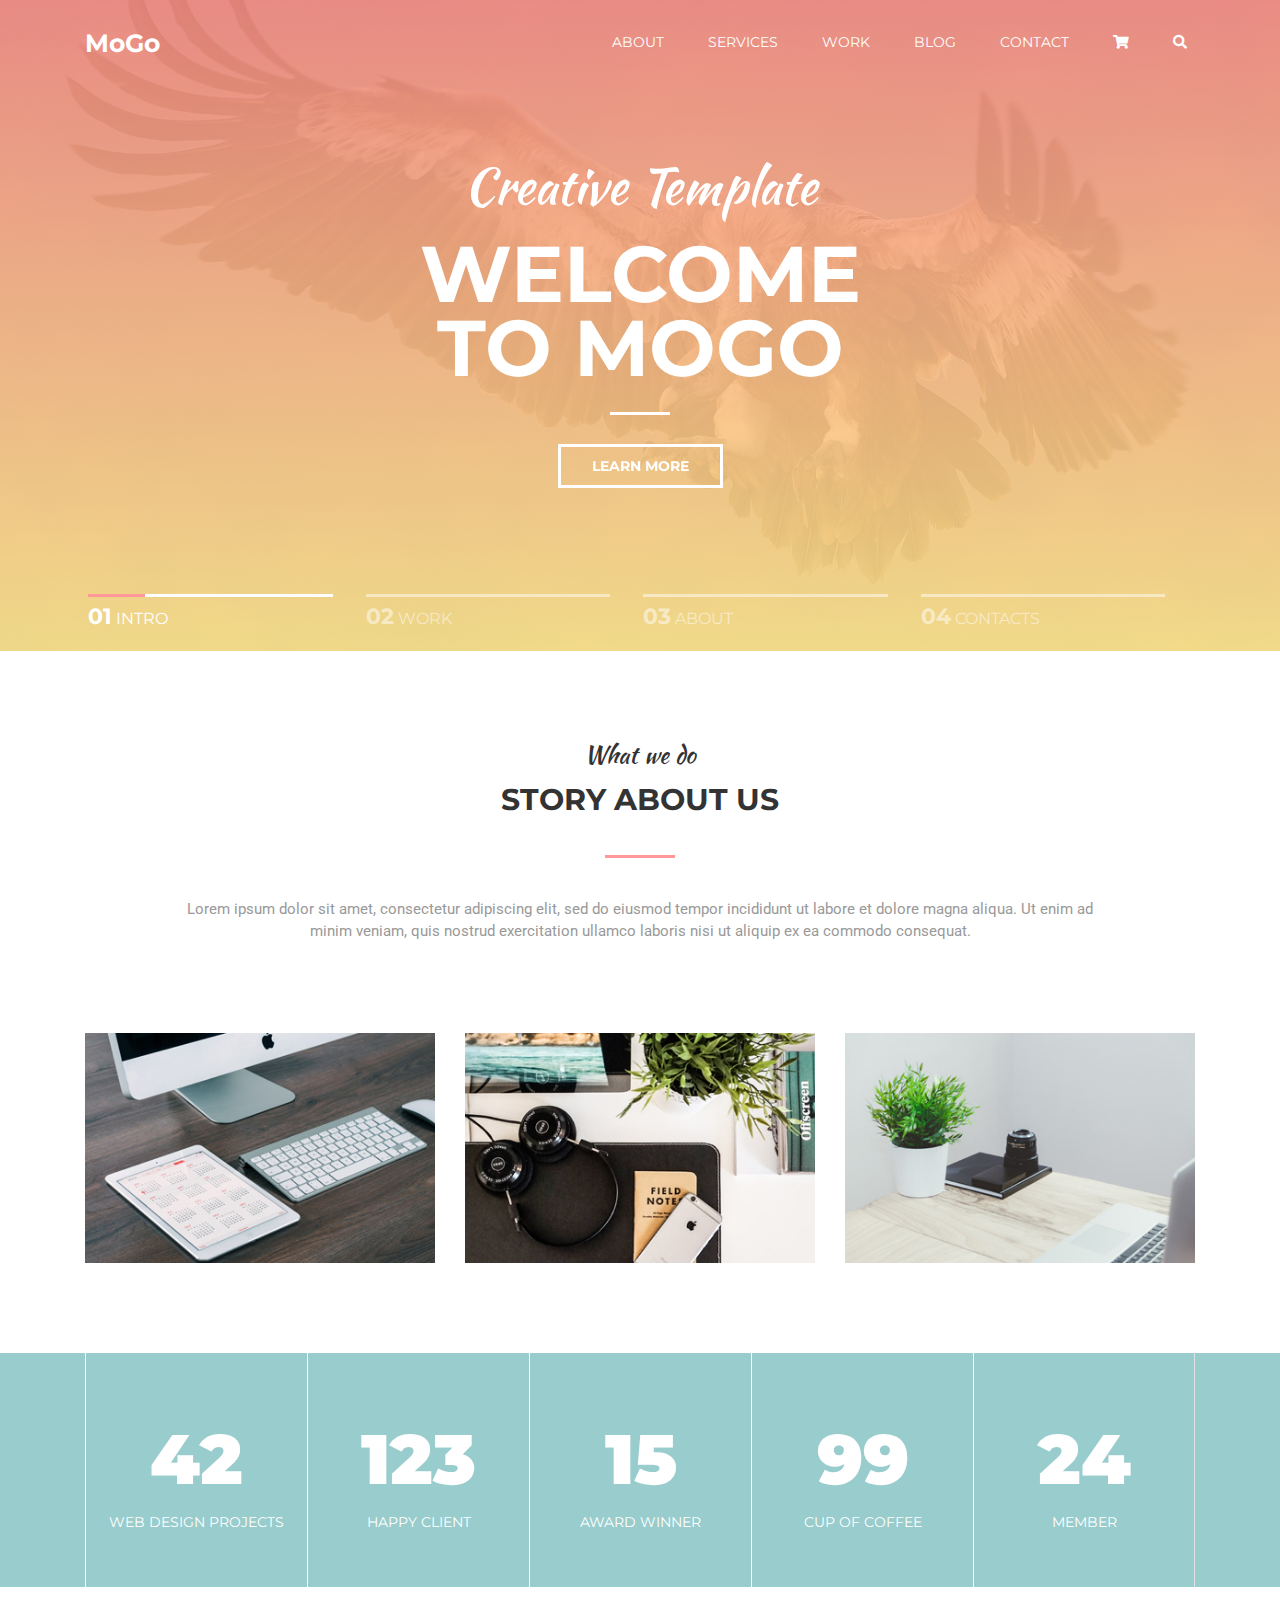
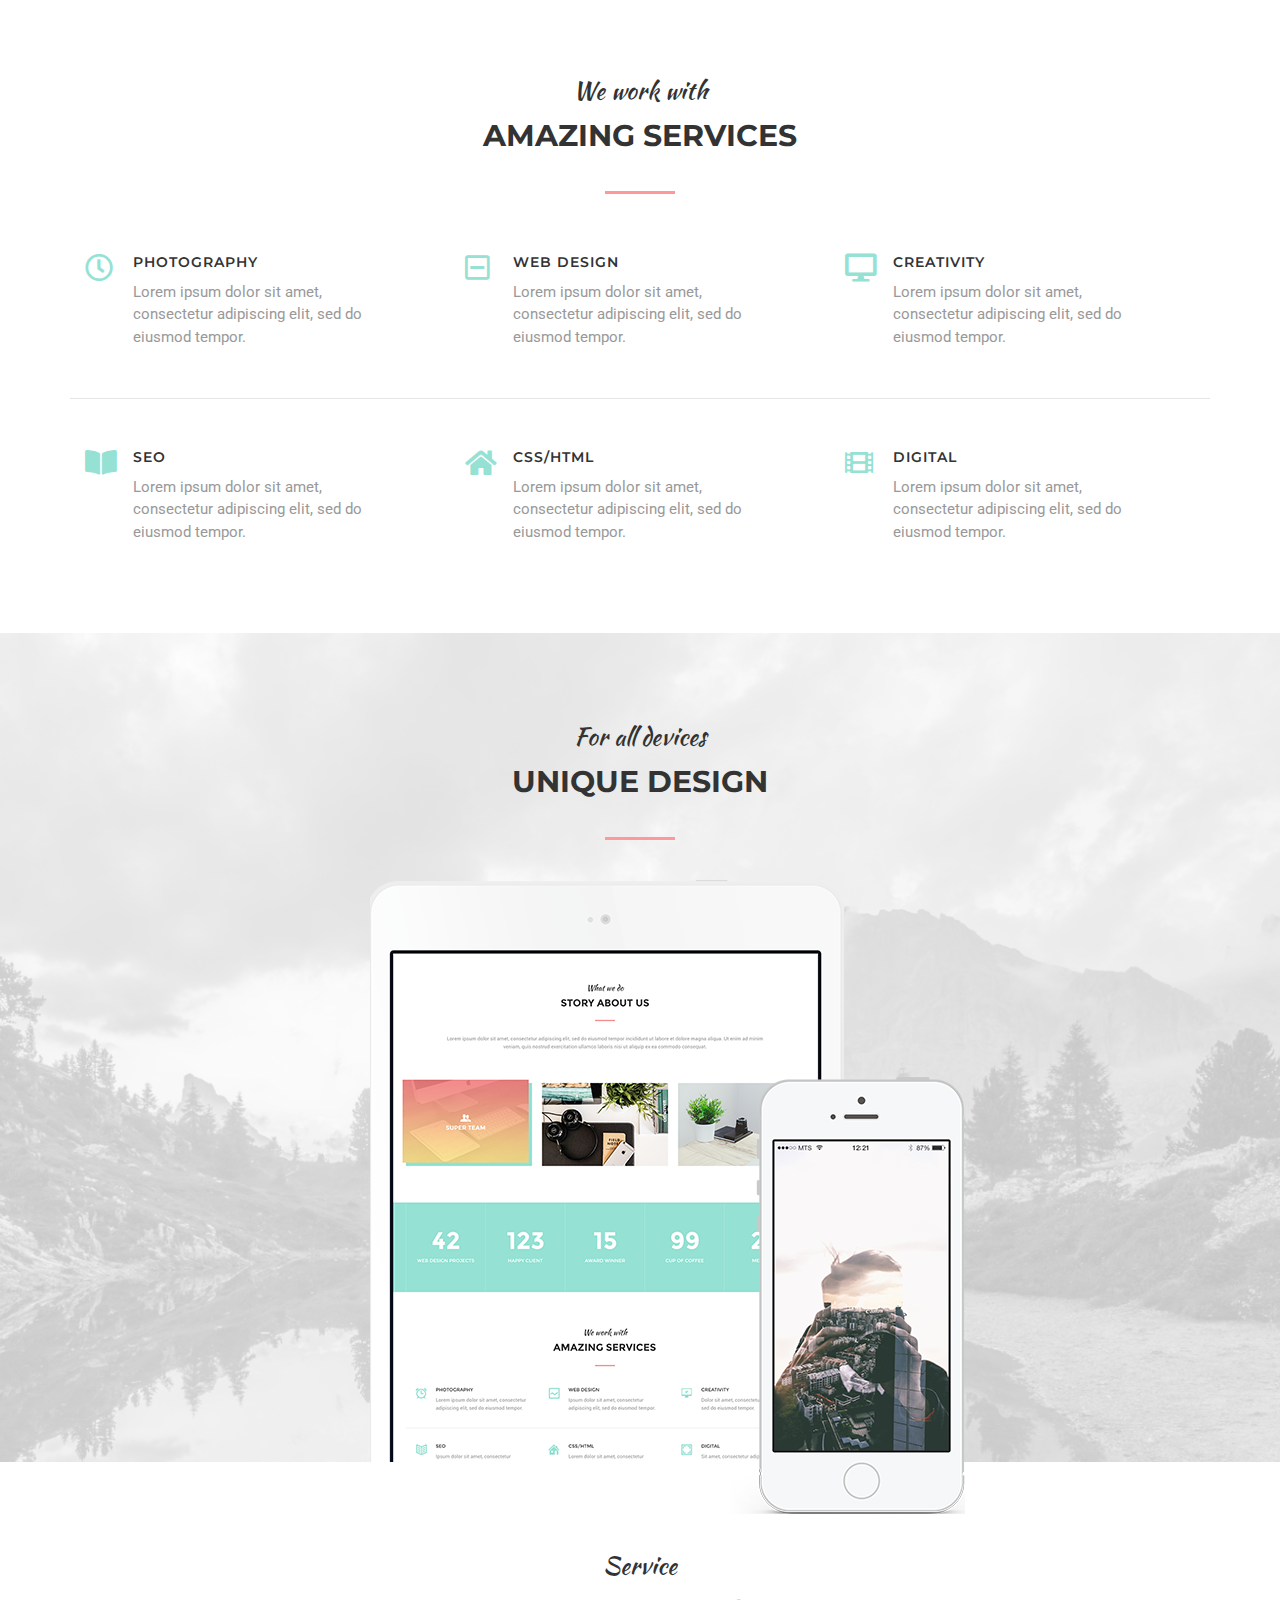
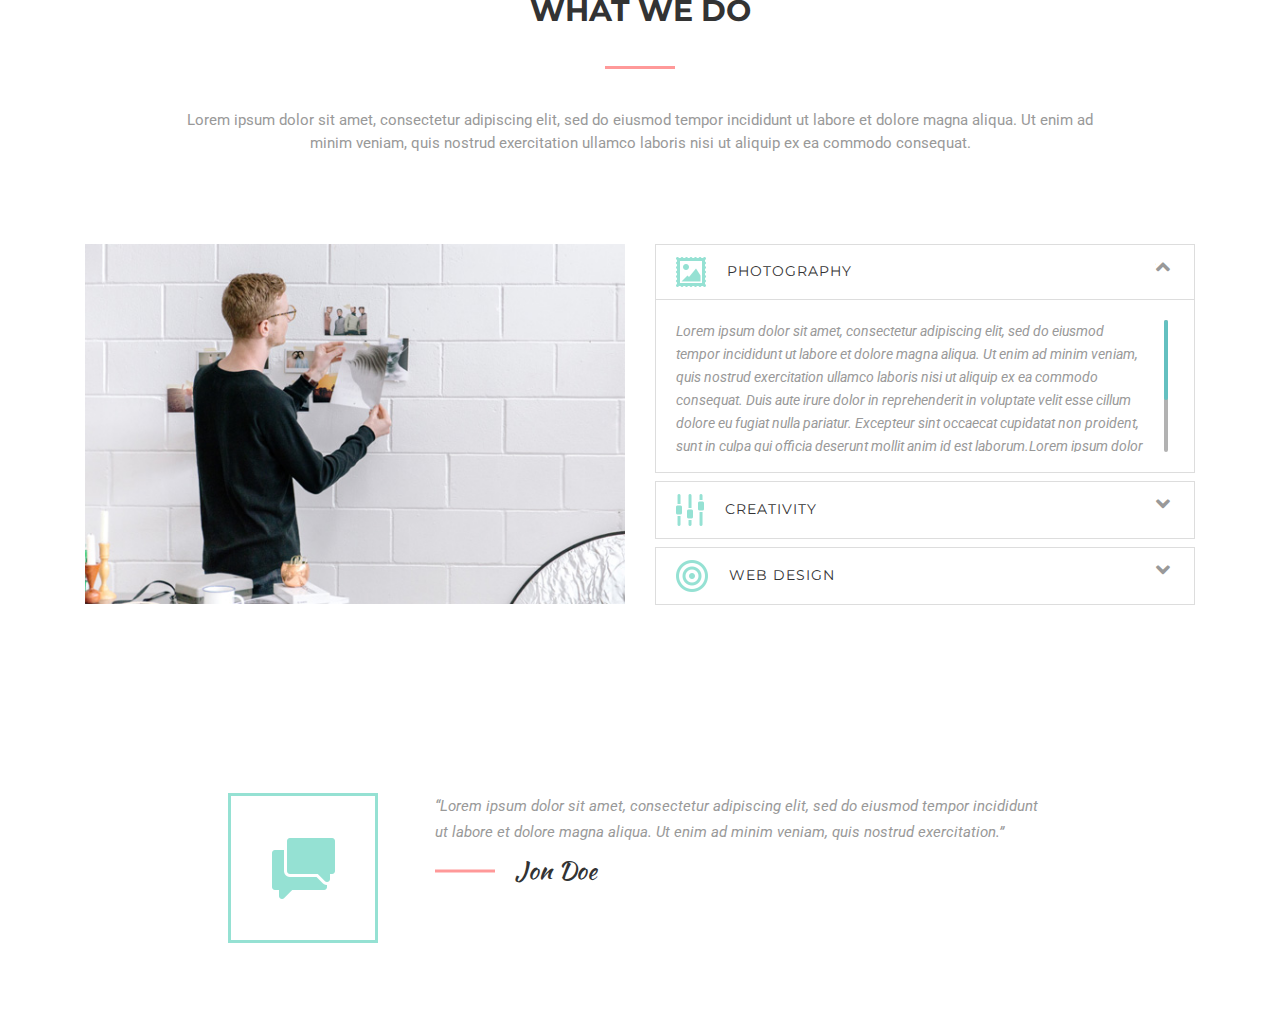
==== index.html @ 832b6def "first commit" ====
<!DOCTYPE html>
<html lang="en" class="no-js">
    <head>
        <meta charset="UTF-8">
        <meta name="viewport" content="width=device-width, initial-scale=1.0">
        <meta http-equiv="X-UA-Compatible" content="IE=EmulateIE9">
        <title>MoGo</title>
        <!-- fonts awesome css -->
        <link rel="stylesheet" href="assets/css/all.min.css">
        <!-- google fonts -->
        <link href="https://fonts.googleapis.com/css2?family=Montserrat:ital,wght@0,400;0,500;0,600;0,700;0,800;1,400&family=Roboto:ital,wght@0,400;0,500;0,700;1,400&display=swap" rel="stylesheet"> 
        <!-- animate css -->
        <link rel="stylesheet" href="assets/css/animate.min.css">
        <!-- text rotator css-->
        <link rel="stylesheet" href="assets/css/jquery.animatedheadline.css">
        <!-- magnific popup css-->
        <link rel="stylesheet" href="assets/css/magnific-popup.css">
        <!-- nivo slider css-->
        <link rel="stylesheet" href="assets/css/nivo-slider.css">
        <!-- prety photo css -->
        <link rel="stylesheet" href="assets/css/prettyPhoto.css">
        <!-- unslider -->
        <link rel="stylesheet" href="assets/css/unslider.css">
        <link rel="stylesheet" href="assets/css/unslider-dots.css">
        <!-- custom scrollbar -->
        <link rel="stylesheet" href="assets/css/jquery.mCustomScrollbar.min.css">
        <!-- carousel css -->
        <link rel="stylesheet" href="assets/css/owl.carousel.min.css">
        <link rel="stylesheet" href="assets/css/owl.theme.default.min.css">
        <!-- bootstrap css -->
        <link rel="stylesheet" href="assets/css/bootstrap.min.css">
        <!-- normaliz css -->
        <link rel="stylesheet" href="assets/css/normalize.css">
        <!-- main css -->
        <link rel="stylesheet" href="assets/css/style.css">
        <!-- responsive css -->
        <link rel="stylesheet" href="assets/css/responsive.css">
    </head>
    <body>
         <!--[if IE]>
            This content is ignored in Internet Explorer 10 and other browsers.
            In older versions of Internet Explorer, it renders as part of the page.
        <![endif]-->
            
        <!-- ================== START HEADER SECTION=================== -->
        <header class="header-section">
            <div class="header-inner">
                <!-- navbar -->
                <nav class="navbar navbar-dark navbar-expand-lg">
                    <div class="container">
                        <!-- logo -->
                        <a class="navbar-brand" href="index.html">MoGo</a>
                        <!-- responsive toggle button -->
                        <button class="navbar-toggler navbar-toggler-right" data-toggle="collapse" data-target="#myNav">
                            <span class="navbar-toggler-icon"></span>
                        </button>
                        <!-- menu item -->
                        <div class="collapse navbar-collapse" id="myNav">
                            <ul class="navbar-nav ml-auto">
                                <li class="nav-item"><a class="nav-link" href="#about">About</a></li>
                                <li class="nav-item"><a class="nav-link" href="#services">Services</a></li>
                                <li class="nav-item"><a class="nav-link" href="#work">Work</a></li>
                                <li class="nav-item"><a class="nav-link" href="#blog">Blog</a></li>
                                <li class="nav-item"><a class="nav-link" href="#contact">Contact</a></li>
                                <li class="nav-item"><a class="nav-link" href="#"><i class="fas fa-shopping-cart"></i></a></li>
                                <li class="nav-item"><a class="nav-link" href="#"><i class="fas fa-search"></i></a></li>
                            </ul>
                        </div>
                    </div>
                </nav>
                <!-- banner section -->
                <section class="banner-section">
                    <div class="container">
                        <div id="slider" class="carousel slide" data-ride="carousel">
                            <!-- carousel inner -->
                            <div class="carousel-inner">
                                <!-- carousel item -->
                                <div class="carousel-item active text-center">
                                    <div class="carousel-item-inner">
                                        <h3>Creative Template</h3>
                                        <h1>Welcome <br>to MoGo</h1>
                                        <a href="#">Learn More</a>
                                    </div>
                                </div>
                                <div class="carousel-item text-center">
                                    <div class="carousel-item-inner">
                                        <h3>Creative Template</h3>
                                        <h1>Welcome <br>to MoGo</h1>
                                        <a href="#">Learn More</a>
                                    </div>
                                </div>
                                <div class="carousel-item text-center">
                                    <div class="carousel-item-inner">
                                        <h3>Creative Template</h3>
                                        <h1>Welcome <br>to MoGo</h1>
                                        <a href="#">Learn More</a>
                                    </div>
                                </div>
                                <div class="carousel-item text-center">
                                    <div class="carousel-item-inner">
                                        <h3>Creative Template</h3>
                                        <h1>Welcome <br>to MoGo</h1>
                                        <a href="#">Learn More</a>
                                    </div>
                                </div>
                            </div>
                            <!-- indicators -->
                            <ol class="carousel-indicators">
                                <li class="active" data-target="#slider" data-slide-to="0">
                                    <h5><span>01</span> Intro</h5>
                                </li>
                                <li  data-target="#slider" data-slide-to="1">
                                    <h5><span>02</span> Work</h5>
                                </li>
                                <li data-target="#slider" data-slide-to="2">
                                    <h5><span>03</span> About</h5>
                                </li>
                                <li data-target="#slider" data-slide-to="3">
                                    <h5><span>04</span> Contacts</h5>
                                </li>
                            </ol>
                        </div>
                    </div>
                </section>
            </div>
        </header>
        <!-- ================== END HEADER SECTION===================== -->

        <!-- ================== START ABOUT US SECTION================= -->
        <section class="about-us-section section-padding clearfix">
            <div class="container">
                <div class="row justify-content-center">
                    <div class="col-12">
                        <div class="section-title text-center">
                            <h4>What we do</h4>
                            <h2>story about us</h2>
                            <p>Lorem ipsum dolor sit amet, consectetur adipiscing elit, sed do eiusmod tempor incididunt ut labore et dolore magna aliqua. Ut enim ad minim veniam, quis nostrud exercitation ullamco laboris nisi ut aliquip ex ea commodo consequat. </p>
                        </div>
                    </div>
                </div>
                <!-- about item -->
                <div class="row pt-90">
                    <div class="col-xl-4 col-lg-4 col-md-6 col-sm-12 mt-4 mt-lg-0">
                        <div class="about-single-item">
                            <img src="assets/images/about-img/about-1.jpg" alt="about-1.jpg">
                            <div class="about-item-overlay">
                                <div class="about-item-overlay-icon">
                                    <i class="fas fa-user-friends"></i>
                                </div>
                                <div class="about-item-overlay-text">
                                    <h6>Super team</h6>
                                </div>
                            </div>
                        </div>
                    </div>
                    <div class="col-xl-4 col-lg-4 col-md-6 col-sm-12 mt-4 mt-lg-0">
                        <div class="about-single-item">
                            <img src="assets/images/about-img/about-2.jpg" alt="about-2.jpg">
                            <div class="about-item-overlay">
                                <div class="about-item-overlay-icon">
                                    <i class="fas fa-user-friends"></i>
                                </div>
                                <div class="about-item-overlay-text">
                                    <h6>Super team</h6>
                                </div>
                            </div>
                        </div>
                    </div>
                    <div class="col-xl-4 col-lg-4 col-md-6 col-sm-12 mt-4 mt-lg-0">
                        <div class="about-single-item">
                            <img src="assets/images/about-img/about-3.jpg" alt="about-3.jpg">
                            <div class="about-item-overlay">
                                <div class="about-item-overlay-icon">
                                    <i class="fas fa-user-friends"></i>
                                </div>
                                <div class="about-item-overlay-text">
                                    <h6>Super team</h6>
                                </div>
                            </div>
                        </div>
                    </div>
                </div>
            </div>
        </section>
        <!-- ================== START ABOUT US SECTION================= -->

        <!-- ================== START COUNTERUP SECTION================ -->
        <section class="counterup-section clearfix">
            <div class="container">
                <div class="row justify-content-center text-center no-gutters">
                    <div class="col">
                        <div class="counter-up">
                            <span class="count">42</span>
                            <p>Web Design projects</p>
                        </div>
                    </div>
                    <div class="col">
                        <div class="counter-up">
                            <span class="count">123</span>
                            <p>Happy client</p>
                        </div>
                    </div>
                    <div class="col">
                        <div class="counter-up">
                            <span>15</span>
                            <p>Award Winner</p>
                        </div>
                    </div>
                    <div class="col">
                        <div class="counter-up">
                            <span class="count">99</span>
                            <p>Cup of coffee</p>
                        </div>
                    </div>
                    <div class="col">
                        <div class="counter-up border-right">
                            <span class="count">24</span>
                            <p>Member</p>
                        </div>
                    </div>
                </div>
            </div>
        </section>
        <!-- ================== END COUNTERUP SECTION================== -->

        <!-- ================== START SERVICES SECTION================== -->
        <section class="services-section section-padding clearfix">
            <div class="container">
                <!-- section title -->
                <div class="row">
                    <div class="col-md-12">
                        <div class="section-title text-center">
                            <h4>We work with</h4>
                            <h2>Amazing Services</h2>
                        </div>
                    </div>
                </div>
                <!-- service -->
                <div class="row service-top clearfix">
                    <div class="col-xl-4">
                        <div class="single-service">
                            <div class="row">
                                <div class="col-1">
                                    <div class="single-service-icon">
                                        <i class="far fa-clock"></i>
                                    </div>
                                </div>
                                <div class="col-10">
                                    <div class="single-service-text">
                                        <h6>Photography</h6>
                                        <p>Lorem ipsum dolor sit amet, consectetur adipiscing elit, sed do eiusmod tempor.</p>
                                    </div>
                                </div>
                            </div>
                        </div>
                    </div>
                    <div class="col-xl-4">
                        <div class="single-service">
                            <div class="row">
                                <div class="col-1">
                                    <div class="single-service-icon">
                                        <i class="far fa-minus-square"></i>
                                    </div>
                                </div>
                                <div class="col-10">
                                    <div class="single-service-text">
                                        <h6>Web Design</h6>
                                        <p>Lorem ipsum dolor sit amet, consectetur adipiscing elit, sed do eiusmod tempor.</p>
                                    </div>
                                </div>
                            </div>
                        </div>
                    </div>
                    <div class="col-xl-4">
                        <div class="single-service">
                            <div class="row">
                                <div class="col-1">
                                    <div class="single-service-icon">
                                        <i class="fas fa-desktop"></i>
                                    </div>
                                </div>
                                <div class="col-10">
                                    <div class="single-service-text">
                                        <h6>Creativity</h6>
                                        <p>Lorem ipsum dolor sit amet, consectetur adipiscing elit, sed do eiusmod tempor.</p>
                                    </div>
                                </div>
                            </div>
                        </div>
                    </div>

                </div>
                <div class="row ">
                    <div class="col-xl-4">
                        <div class="single-service">
                            <div class="row">
                                <div class="col-1">
                                    <div class="single-service-icon">
                                        <i class="fas fa-book-open"></i>
                                    </div>
                                </div>
                                <div class="col-10">
                                    <div class="single-service-text">
                                        <h6>seo</h6>
                                        <p>Lorem ipsum dolor sit amet, consectetur adipiscing elit, sed do eiusmod tempor.</p>
                                    </div>
                                </div>
                            </div>
                        </div>
                    </div>
                    <div class="col-xl-4">
                        <div class="single-service">
                            <div class="row">
                                <div class="col-1">
                                    <div class="single-service-icon">
                                        <i class="fas fa-home"></i>
                                    </div>
                                </div>
                                <div class="col-10">
                                    <div class="single-service-text">
                                        <h6>Css/Html</h6>
                                        <p>Lorem ipsum dolor sit amet, consectetur adipiscing elit, sed do eiusmod tempor.</p>
                                    </div>
                                </div>
                            </div>
                        </div>
                    </div>
                    <!-- single services -->
                    <div class="col-xl-4">
                        <div class="single-service">
                            <div class="row">
                                <div class="col-1">
                                    <div class="single-service-icon">
                                        <i class="fas fa-film"></i>
                                    </div>
                                </div>
                                <div class="col-10">
                                    <div class="single-service-text">
                                        <h6>digital</h6>
                                        <p>Lorem ipsum dolor sit amet, consectetur adipiscing elit, sed do eiusmod tempor.</p>
                                    </div>
                                </div>
                            </div>
                        </div>
                    </div>
                </div>
            </div>
        </section>
        <!-- ================== END SERVICES SECTION==================== -->

        <!-- ================== START UNIQUE DESIGN SECTION============== -->
       <section class="unique-design-section pt-90 clearfix">
           <div class="container">
                <!-- section title -->
                <div class="row">
                    <div class="col-md-12">
                        <div class="section-title text-center">
                            <h4>For all devices</h4>
                            <h2>Unique design</h2>
                        </div>
                    </div>
                </div>
                <!-- unique desgin -->
                <div class="row justify-content-center">
                    <div class="col-6">
                        <div class="unique-design">
                            <img src="assets/images/unique-design/unique.png" alt="">
                        </div>
                    </div>
                </div>
           </div>
       </section>
        <!-- ================== END UNIQUE DESIGN SECTION=============== -->

        <!-- ================== START WHAT WE DO SECTION=============== -->
        <section class="what-we-do-section section-padding clearfix">
            <div class="container">
                 <!-- section title -->
                 <div class="row">
                    <div class="col-md-12">
                        <div class="section-title text-center">
                            <h4>Service</h4>
                            <h2>what we do</h2>
                            <p>Lorem ipsum dolor sit amet, consectetur adipiscing elit, sed do eiusmod tempor incididunt ut labore et dolore magna aliqua. Ut enim ad minim veniam, quis nostrud exercitation ullamco laboris nisi ut aliquip ex ea commodo consequat. </p>
                        </div>
                    </div>
                </div>
                <!-- we do -->
                <div class="row mt-90">
                    <div class="col-xl-6">
                        <div class="we-do-left">
                            <img src="assets/images/what-we-do/what-we-do-bg.jpg" class="w-100" alt="we do">
                        </div>
                    </div>
                    <div class="col-xl-6">
                        <div id="accordion">
                            <div class="card">
                                <div class="card-header">
                                    <h6 class="mb-0">
                                        <a data-toggle="collapse" class="d-block" href="#section-1"> <img class="mr-3" src="assets/images/what-we-do/i-1.png" alt=""> Photography</a>
                                    </h6>
                                </div>
                                <div class="custom-icon collapse show" data-parent="#accordion" id="section-1">
                                    <div class="card-body">
                                        <p>Lorem ipsum dolor sit amet, consectetur adipiscing elit, sed do eiusmod tempor incididunt ut labore et dolore magna aliqua. Ut enim ad minim veniam, quis nostrud exercitation ullamco laboris nisi ut aliquip ex ea commodo consequat. Duis aute irure dolor in reprehenderit in voluptate velit esse cillum dolore eu fugiat nulla pariatur. Excepteur sint occaecat cupidatat non proident, sunt in culpa qui officia deserunt mollit anim id est laborum.Lorem ipsum dolor sit amet, consectetur adipiscing elit, sed do eiusmod tempor incididunt ut labore et dolore magna aliqua. Ut enim ad minim veniam, quis nostrud exercitation ullamco laboris nisi ut aliquip ex ea commodo consequat. Duis aute irure dolor in reprehenderit in voluptate velit esse cillum dolore eu fugiat nulla pariatur. Excepteur sint occaecat cupidatat non proident, sunt in culpa qui officia deserunt mollit anim id est laborum.Lorem ipsum dolor sit amet, consectetur adipiscing elit, sed do eiusmod tempor incididunt ut labore et dolore magna aliqua. Ut enim ad minim veniam, quis nostrud exercitation ullamco laboris nisi ut aliquip ex ea commodo consequat. Duis aute irure dolor in reprehenderit in voluptate velit esse cillum dolore eu fugiat nulla pariatur. Excepteur sint occaecat cupidatat non proident, sunt in culpa qui officia deserunt mollit anim id est laborum.</p>
                                    </div>
                               </div>
                            </div>
                            <div class="card">
                                <div class="card-header">
                                    <h6 class="mb-0">
                                        <a data-toggle="collapse" class="d-block" href="#section-2"> <img class="mr-3" src="assets/images/what-we-do/i-2.png" alt=""> creativity</a>
                                    </h6>
                                </div>
                                <div class="custom-icon collapse" data-parent="#accordion" id="section-2">
                                    <div class="card-body">
                                        <p>Lorem ipsum dolor sit amet, consectetur adipiscing elit, sed do eiusmod tempor incididunt ut labore et dolore magna aliqua. Ut enim ad minim veniam, quis nostrud exercitation ullamco laboris nisi ut aliquip ex ea commodo consequat. Duis aute irure dolor in reprehenderit in voluptate velit esse cillum dolore eu fugiat nulla pariatur. Excepteur sint occaecat cupidatat non proident, sunt in culpa qui officia deserunt mollit anim id est laborum.Lorem ipsum dolor sit amet, consectetur adipiscing elit, sed do eiusmod tempor incididunt ut labore et dolore magna aliqua. Ut enim ad minim veniam, quis nostrud exercitation ullamco laboris nisi ut aliquip ex ea commodo consequat. Duis aute irure dolor in reprehenderit in voluptate velit esse cillum dolore eu fugiat nulla pariatur. Excepteur sint occaecat cupidatat non proident, sunt in culpa qui officia deserunt mollit anim id est laborum.Lorem ipsum dolor sit amet, consectetur adipiscing elit, sed do eiusmod tempor incididunt ut labore et dolore magna aliqua. Ut enim ad minim veniam, quis nostrud exercitation ullamco laboris nisi ut aliquip ex ea commodo consequat. Duis aute irure dolor in reprehenderit in voluptate velit esse cillum dolore eu fugiat nulla pariatur. Excepteur sint occaecat cupidatat non proident, sunt in culpa qui officia deserunt mollit anim id est laborum.</p>
                                    </div>
                               </div>
                            </div>
                            <div class="card">
                                <div class="card-header">
                                    <h6 class="mb-0">
                                        <a data-toggle="collapse" class="d-block" href="#section-3"> <img class="mr-3" src="assets/images/what-we-do/i-3.png" alt=""> web design</a>
                                    </h6>
                                </div>
                                <div class="custom-icon collapse" data-parent="#accordion" id="section-3">
                                    <div class="card-body">
                                        <p>Lorem ipsum dolor sit amet, consectetur adipiscing elit, sed do eiusmod tempor incididunt ut labore et dolore magna aliqua. Ut enim ad minim veniam, quis nostrud exercitation ullamco laboris nisi ut aliquip ex ea commodo consequat. Duis aute irure dolor in reprehenderit in voluptate velit esse cillum dolore eu fugiat nulla pariatur. Excepteur sint occaecat cupidatat non proident, sunt in culpa qui officia deserunt mollit anim id est laborum.Lorem ipsum dolor sit amet, consectetur adipiscing elit, sed do eiusmod tempor incididunt ut labore et dolore magna aliqua. Ut enim ad minim veniam, quis nostrud exercitation ullamco laboris nisi ut aliquip ex ea commodo consequat. Duis aute irure dolor in reprehenderit in voluptate velit esse cillum dolore eu fugiat nulla pariatur. Excepteur sint occaecat cupidatat non proident, sunt in culpa qui officia deserunt mollit anim id est laborum.Lorem ipsum dolor sit amet, consectetur adipiscing elit, sed do eiusmod tempor incididunt ut labore et dolore magna aliqua. Ut enim ad minim veniam, quis nostrud exercitation ullamco laboris nisi ut aliquip ex ea commodo consequat. Duis aute irure dolor in reprehenderit in voluptate velit esse cillum dolore eu fugiat nulla pariatur. Excepteur sint occaecat cupidatat non proident, sunt in culpa qui officia deserunt mollit anim id est laborum.</p>
                                    </div>
                               </div>
                            </div>
                        </div>
                    </div>
                </div>
            </div>
        </section>
        <!-- ================== END WHAT WE DO SECTION================= -->

        <!-- ================== START CLIENT FEADBACK SECTION================= -->
        <section class="client-feadback section-padding clearfix">
            <div class="container">
                <div class="row justify-content-center">
                    <div class="col-xl-9">
                        <div class="row">
                            <div class="col-xl-12">
                                <div class="feadback">
                                    <ul>
                                        <li>
                                            <div class="row">
                                                <div class="col-xl-2">
                                                    <div class="feadback-icon">
                                                        <img src="assets/images/client-feadback/f-1.png" alt="">
                                                    </div>
                                                </div>
                                                <div class="col-xl-10 ">
                                                    <div class="feadback-text">
                                                        <p>“Lorem ipsum dolor sit amet, consectetur adipiscing elit, sed do eiusmod tempor incididunt ut labore et dolore magna aliqua. Ut enim ad minim veniam, quis nostrud exercitation.”</p>
                                                        <h4>Jon Doe</h4>
                                                    </div>
                                                </div>
                                            </div>
                                        </li>
                                    </ul>
                                </div>
                            </div>
                        </div>
                    </div>
                </div>
            </div>
        </section>
        <!-- ================== END CLIENT FEADBACK SECTION  ================= -->



        <!--===============js files ==========================-->
        <!-- jquery file -->
        <script src="http://ajax.googleapis.com/ajax/libs/jquery/1.10.2/jquery.min.js"></script>
         <!-- counter up js -->
         <script src="assets/js/waypoints.min.js"></script>
         <script src="assets/js/jquery.counterup.min.js"></script>
        <!-- bootstrap js -->
        <script src="assets/js/bootstrap.bundle.min.js"></script>
        <!-- text rotator js-->
        <script src="assets/js/jquery.animatedheadline.min.js"></script>
        <!-- progress bar js-->
        <script src="assets/js/jquery.barfiller.js"></script>
       <!-- unslider-js -->
       <script src="assets/js/unslider-min.js"></script>
        <!-- carousel js -->
        <script src="assets/js/owl.carousel.min.js"></script>
        <!-- magnific popup -->
        <script src="assets/js/jquery.magnific-popup.min.js"></script>
        <!-- pretty photo js -->
        <script src="assets/js/jquery.prettyPhoto.js"></script>
        <!-- nivo slider -->
        <script src="assets/js/jquery.nivo.slider.js"></script>
        <!-- custom scrollabr js -->
        <script src="assets/js/jquery.mCustomScrollbar.concat.min.js"></script>
        <!-- typed js -->
        <script src="assets/js/typed.min.js"></script>
        <!-- wow js -->
        <script src="assets/js/wow.min.js"></script>
        <!-- particle js -->
        <script src="assets/js/particles.min.js"></script>
        <script src="assets/js/app.js"></script>
        <!-- navbar fixed js -->
        <script src="assets/js/navbar-fixed.js"></script>
        <!-- sticky nav js -->
        <script src="assets/js/jquery.sticky.js"></script>
        <!-- modernizr js -->
        <script src="assets/js/modernizr-3.11.2.min.js"></script>
        <script src="assets/js/script.js"></script>
    </body>
</html>
---- assets/css/prettyPhoto.css ----
div.pp_default .pp_top,div.pp_default .pp_top .pp_middle,div.pp_default .pp_top .pp_left,div.pp_default .pp_top .pp_right,div.pp_default .pp_bottom,div.pp_default .pp_bottom .pp_left,div.pp_default .pp_bottom .pp_middle,div.pp_default .pp_bottom .pp_right{height:13px}
div.pp_default .pp_top .pp_left{background:url(../images/prettyPhoto/default/sprite.png) -78px -93px no-repeat}
div.pp_default .pp_top .pp_middle{background:url(../images/prettyPhoto/default/sprite_x.png) top left repeat-x}
div.pp_default .pp_top .pp_right{background:url(../images/prettyPhoto/default/sprite.png) -112px -93px no-repeat}
div.pp_default .pp_content .ppt{color:#f8f8f8}
div.pp_default .pp_content_container .pp_left{background:url(../images/prettyPhoto/default/sprite_y.png) -7px 0 repeat-y;padding-left:13px}
div.pp_default .pp_content_container .pp_right{background:url(../images/prettyPhoto/default/sprite_y.png) top right repeat-y;padding-right:13px}
div.pp_default .pp_next:hover{background:url(../images/prettyPhoto/default/sprite_next.png) center right no-repeat;cursor:pointer}
div.pp_default .pp_previous:hover{background:url(../images/prettyPhoto/default/sprite_prev.png) center left no-repeat;cursor:pointer}
div.pp_default .pp_expand{background:url(../images/prettyPhoto/default/sprite.png) 0 -29px no-repeat;cursor:pointer;width:28px;height:28px}
div.pp_default .pp_expand:hover{background:url(../images/prettyPhoto/default/sprite.png) 0 -56px no-repeat;cursor:pointer}
div.pp_default .pp_contract{background:url(../images/prettyPhoto/default/sprite.png) 0 -84px no-repeat;cursor:pointer;width:28px;height:28px}
div.pp_default .pp_contract:hover{background:url(../images/prettyPhoto/default/sprite.png) 0 -113px no-repeat;cursor:pointer}
div.pp_default .pp_close{width:30px;height:30px;background:url(../images/prettyPhoto/default/sprite.png) 2px 1px no-repeat;cursor:pointer}
div.pp_default .pp_gallery ul li a{background:url(../images/prettyPhoto/default/default_thumb.png) center center #f8f8f8;border:1px solid #aaa}
div.pp_default .pp_social{margin-top:7px}
div.pp_default .pp_gallery a.pp_arrow_previous,div.pp_default .pp_gallery a.pp_arrow_next{position:static;left:auto}
div.pp_default .pp_nav .pp_play,div.pp_default .pp_nav .pp_pause{background:url(../images/prettyPhoto/default/sprite.png) -51px 1px no-repeat;height:30px;width:30px}
div.pp_default .pp_nav .pp_pause{background-position:-51px -29px}
div.pp_default a.pp_arrow_previous,div.pp_default a.pp_arrow_next{background:url(../images/prettyPhoto/default/sprite.png) -31px -3px no-repeat;height:20px;width:20px;margin:4px 0 0}
div.pp_default a.pp_arrow_next{left:52px;background-position:-82px -3px}
div.pp_default .pp_content_container .pp_details{margin-top:5px}
div.pp_default .pp_nav{clear:none;height:30px;width:110px;position:relative}
div.pp_default .pp_nav .currentTextHolder{font-family:Georgia;font-style:italic;color:#999;font-size:11px;left:75px;line-height:25px;position:absolute;top:2px;margin:0;padding:0 0 0 10px}
div.pp_default .pp_close:hover,div.pp_default .pp_nav .pp_play:hover,div.pp_default .pp_nav .pp_pause:hover,div.pp_default .pp_arrow_next:hover,div.pp_default .pp_arrow_previous:hover{opacity:0.7}
div.pp_default .pp_description{font-size:11px;font-weight:700;line-height:14px;margin:5px 50px 5px 0}
div.pp_default .pp_bottom .pp_left{background:url(../images/prettyPhoto/default/sprite.png) -78px -127px no-repeat}
div.pp_default .pp_bottom .pp_middle{background:url(../images/prettyPhoto/default/sprite_x.png) bottom left repeat-x}
div.pp_default .pp_bottom .pp_right{background:url(../images/prettyPhoto/default/sprite.png) -112px -127px no-repeat}
div.pp_default .pp_loaderIcon{background:url(../images/prettyPhoto/default/loader.gif) center center no-repeat}
div.light_rounded .pp_top .pp_left{background:url(../images/prettyPhoto/light_rounded/sprite.png) -88px -53px no-repeat}
div.light_rounded .pp_top .pp_right{background:url(../images/prettyPhoto/light_rounded/sprite.png) -110px -53px no-repeat}
div.light_rounded .pp_next:hover{background:url(../images/prettyPhoto/light_rounded/btnNext.png) center right no-repeat;cursor:pointer}
div.light_rounded .pp_previous:hover{background:url(../images/prettyPhoto/light_rounded/btnPrevious.png) center left no-repeat;cursor:pointer}
div.light_rounded .pp_expand{background:url(../images/prettyPhoto/light_rounded/sprite.png) -31px -26px no-repeat;cursor:pointer}
div.light_rounded .pp_expand:hover{background:url(../images/prettyPhoto/light_rounded/sprite.png) -31px -47px no-repeat;cursor:pointer}
div.light_rounded .pp_contract{background:url(../images/prettyPhoto/light_rounded/sprite.png) 0 -26px no-repeat;cursor:pointer}
div.light_rounded .pp_contract:hover{background:url(../images/prettyPhoto/light_rounded/sprite.png) 0 -47px no-repeat;cursor:pointer}
div.light_rounded .pp_close{width:75px;height:22px;background:url(../images/prettyPhoto/light_rounded/sprite.png) -1px -1px no-repeat;cursor:pointer}
div.light_rounded .pp_nav .pp_play{background:url(../images/prettyPhoto/light_rounded/sprite.png) -1px -100px no-repeat;height:15px;width:14px}
div.light_rounded .pp_nav .pp_pause{background:url(../images/prettyPhoto/light_rounded/sprite.png) -24px -100px no-repeat;height:15px;width:14px}
div.light_rounded .pp_arrow_previous{background:url(../images/prettyPhoto/light_rounded/sprite.png) 0 -71px no-repeat}
div.light_rounded .pp_arrow_next{background:url(../images/prettyPhoto/light_rounded/sprite.png) -22px -71px no-repeat}
div.light_rounded .pp_bottom .pp_left{background:url(../images/prettyPhoto/light_rounded/sprite.png) -88px -80px no-repeat}
div.light_rounded .pp_bottom .pp_right{background:url(../images/prettyPhoto/light_rounded/sprite.png) -110px -80px no-repeat}
div.dark_rounded .pp_top .pp_left{background:url(../images/prettyPhoto/dark_rounded/sprite.png) -88px -53px no-repeat}
div.dark_rounded .pp_top .pp_right{background:url(../images/prettyPhoto/dark_rounded/sprite.png) -110px -53px no-repeat}
div.dark_rounded .pp_content_container .pp_left{background:url(../images/prettyPhoto/dark_rounded/contentPattern.png) top left repeat-y}
div.dark_rounded .pp_content_container .pp_right{background:url(../images/prettyPhoto/dark_rounded/contentPattern.png) top right repeat-y}
div.dark_rounded .pp_next:hover{background:url(../images/prettyPhoto/dark_rounded/btnNext.png) center right no-repeat;cursor:pointer}
div.dark_rounded .pp_previous:hover{background:url(../images/prettyPhoto/dark_rounded/btnPrevious.png) center left no-repeat;cursor:pointer}
div.dark_rounded .pp_expand{background:url(../images/prettyPhoto/dark_rounded/sprite.png) -31px -26px no-repeat;cursor:pointer}
div.dark_rounded .pp_expand:hover{background:url(../images/prettyPhoto/dark_rounded/sprite.png) -31px -47px no-repeat;cursor:pointer}
div.dark_rounded .pp_contract{background:url(../images/prettyPhoto/dark_rounded/sprite.png) 0 -26px no-repeat;cursor:pointer}
div.dark_rounded .pp_contract:hover{background:url(../images/prettyPhoto/dark_rounded/sprite.png) 0 -47px no-repeat;cursor:pointer}
div.dark_rounded .pp_close{width:75px;height:22px;background:url(../images/prettyPhoto/dark_rounded/sprite.png) -1px -1px no-repeat;cursor:pointer}
div.dark_rounded .pp_description{margin-right:85px;color:#fff}
div.dark_rounded .pp_nav .pp_play{background:url(../images/prettyPhoto/dark_rounded/sprite.png) -1px -100px no-repeat;height:15px;width:14px}
div.dark_rounded .pp_nav .pp_pause{background:url(../images/prettyPhoto/dark_rounded/sprite.png) -24px -100px no-repeat;height:15px;width:14px}
div.dark_rounded .pp_arrow_previous{background:url(../images/prettyPhoto/dark_rounded/sprite.png) 0 -71px no-repeat}
div.dark_rounded .pp_arrow_next{background:url(../images/prettyPhoto/dark_rounded/sprite.png) -22px -71px no-repeat}
div.dark_rounded .pp_bottom .pp_left{background:url(../images/prettyPhoto/dark_rounded/sprite.png) -88px -80px no-repeat}
div.dark_rounded .pp_bottom .pp_right{background:url(../images/prettyPhoto/dark_rounded/sprite.png) -110px -80px no-repeat}
div.dark_rounded .pp_loaderIcon{background:url(../images/prettyPhoto/dark_rounded/loader.gif) center center no-repeat}
div.dark_square .pp_left,div.dark_square .pp_middle,div.dark_square .pp_right,div.dark_square .pp_content{background:#000}
div.dark_square .pp_description{color:#fff;margin:0 85px 0 0}
div.dark_square .pp_loaderIcon{background:url(../images/prettyPhoto/dark_square/loader.gif) center center no-repeat}
div.dark_square .pp_expand{background:url(../images/prettyPhoto/dark_square/sprite.png) -31px -26px no-repeat;cursor:pointer}
div.dark_square .pp_expand:hover{background:url(../images/prettyPhoto/dark_square/sprite.png) -31px -47px no-repeat;cursor:pointer}
div.dark_square .pp_contract{background:url(../images/prettyPhoto/dark_square/sprite.png) 0 -26px no-repeat;cursor:pointer}
div.dark_square .pp_contract:hover{background:url(../images/prettyPhoto/dark_square/sprite.png) 0 -47px no-repeat;cursor:pointer}
div.dark_square .pp_close{width:75px;height:22px;background:url(../images/prettyPhoto/dark_square/sprite.png) -1px -1px no-repeat;cursor:pointer}
div.dark_square .pp_nav{clear:none}
div.dark_square .pp_nav .pp_play{background:url(../images/prettyPhoto/dark_square/sprite.png) -1px -100px no-repeat;height:15px;width:14px}
div.dark_square .pp_nav .pp_pause{background:url(../images/prettyPhoto/dark_square/sprite.png) -24px -100px no-repeat;height:15px;width:14px}
div.dark_square .pp_arrow_previous{background:url(../images/prettyPhoto/dark_square/sprite.png) 0 -71px no-repeat}
div.dark_square .pp_arrow_next{background:url(../images/prettyPhoto/dark_square/sprite.png) -22px -71px no-repeat}
div.dark_square .pp_next:hover{background:url(../images/prettyPhoto/dark_square/btnNext.png) center right no-repeat;cursor:pointer}
div.dark_square .pp_previous:hover{background:url(../images/prettyPhoto/dark_square/btnPrevious.png) center left no-repeat;cursor:pointer}
div.light_square .pp_expand{background:url(../images/prettyPhoto/light_square/sprite.png) -31px -26px no-repeat;cursor:pointer}
div.light_square .pp_expand:hover{background:url(../images/prettyPhoto/light_square/sprite.png) -31px -47px no-repeat;cursor:pointer}
div.light_square .pp_contract{background:url(../images/prettyPhoto/light_square/sprite.png) 0 -26px no-repeat;cursor:pointer}
div.light_square .pp_contract:hover{background:url(../images/prettyPhoto/light_square/sprite.png) 0 -47px no-repeat;cursor:pointer}
div.light_square .pp_close{width:75px;height:22px;background:url(../images/prettyPhoto/light_square/sprite.png) -1px -1px no-repeat;cursor:pointer}
div.light_square .pp_nav .pp_play{background:url(../images/prettyPhoto/light_square/sprite.png) -1px -100px no-repeat;height:15px;width:14px}
div.light_square .pp_nav .pp_pause{background:url(../images/prettyPhoto/light_square/sprite.png) -24px -100px no-repeat;height:15px;width:14px}
div.light_square .pp_arrow_previous{background:url(../images/prettyPhoto/light_square/sprite.png) 0 -71px no-repeat}
div.light_square .pp_arrow_next{background:url(../images/prettyPhoto/light_square/sprite.png) -22px -71px no-repeat}
div.light_square .pp_next:hover{background:url(../images/prettyPhoto/light_square/btnNext.png) center right no-repeat;cursor:pointer}
div.light_square .pp_previous:hover{background:url(../images/prettyPhoto/light_square/btnPrevious.png) center left no-repeat;cursor:pointer}
div.facebook .pp_top .pp_left{background:url(../images/prettyPhoto/facebook/sprite.png) -88px -53px no-repeat}
div.facebook .pp_top .pp_middle{background:url(../images/prettyPhoto/facebook/contentPatternTop.png) top left repeat-x}
div.facebook .pp_top .pp_right{background:url(../images/prettyPhoto/facebook/sprite.png) -110px -53px no-repeat}
div.facebook .pp_content_container .pp_left{background:url(../images/prettyPhoto/facebook/contentPatternLeft.png) top left repeat-y}
div.facebook .pp_content_container .pp_right{background:url(../images/prettyPhoto/facebook/contentPatternRight.png) top right repeat-y}
div.facebook .pp_expand{background:url(../images/prettyPhoto/facebook/sprite.png) -31px -26px no-repeat;cursor:pointer}
div.facebook .pp_expand:hover{background:url(../images/prettyPhoto/facebook/sprite.png) -31px -47px no-repeat;cursor:pointer}
div.facebook .pp_contract{background:url(../images/prettyPhoto/facebook/sprite.png) 0 -26px no-repeat;cursor:pointer}
div.facebook .pp_contract:hover{background:url(../images/prettyPhoto/facebook/sprite.png) 0 -47px no-repeat;cursor:pointer}
div.facebook .pp_close{width:22px;height:22px;background:url(../images/prettyPhoto/facebook/sprite.png) -1px -1px no-repeat;cursor:pointer}
div.facebook .pp_description{margin:0 37px 0 0}
div.facebook .pp_loaderIcon{background:url(../images/prettyPhoto/facebook/loader.gif) center center no-repeat}
div.facebook .pp_arrow_previous{background:url(../images/prettyPhoto/facebook/sprite.png) 0 -71px no-repeat;height:22px;margin-top:0;width:22px}
div.facebook .pp_arrow_previous.disabled{background-position:0 -96px;cursor:default}
div.facebook .pp_arrow_next{background:url(../images/prettyPhoto/facebook/sprite.png) -32px -71px no-repeat;height:22px;margin-top:0;width:22px}
div.facebook .pp_arrow_next.disabled{background-position:-32px -96px;cursor:default}
div.facebook .pp_nav{margin-top:0}
div.facebook .pp_nav p{font-size:15px;padding:0 3px 0 4px}
div.facebook .pp_nav .pp_play{background:url(../images/prettyPhoto/facebook/sprite.png) -1px -123px no-repeat;height:22px;width:22px}
div.facebook .pp_nav .pp_pause{background:url(../images/prettyPhoto/facebook/sprite.png) -32px -123px no-repeat;height:22px;width:22px}
div.facebook .pp_next:hover{background:url(../images/prettyPhoto/facebook/btnNext.png) center right no-repeat;cursor:pointer}
div.facebook .pp_previous:hover{background:url(../images/prettyPhoto/facebook/btnPrevious.png) center left no-repeat;cursor:pointer}
div.facebook .pp_bottom .pp_left{background:url(../images/prettyPhoto/facebook/sprite.png) -88px -80px no-repeat}
div.facebook .pp_bottom .pp_middle{background:url(../images/prettyPhoto/facebook/contentPatternBottom.png) top left repeat-x}
div.facebook .pp_bottom .pp_right{background:url(../images/prettyPhoto/facebook/sprite.png) -110px -80px no-repeat}
div.pp_pic_holder a:focus{outline:none}
div.pp_overlay{background:#000;display:none;left:0;position:absolute;top:0;width:100%;z-index:9500}
div.pp_pic_holder{display:none;position:absolute;width:100px;z-index:10000}
.pp_content{height:40px;min-width:40px}
* html .pp_content{width:40px}
.pp_content_container{position:relative;text-align:left;width:100%}
.pp_content_container .pp_left{padding-left:20px}
.pp_content_container .pp_right{padding-right:20px}
.pp_content_container .pp_details{float:left;margin:10px 0 2px}
.pp_description{display:none;margin:0}
.pp_social{float:left;margin:0}
.pp_social .facebook{float:left;margin-left:5px;width:55px;overflow:hidden}
.pp_social .twitter{float:left}
.pp_nav{clear:right;float:left;margin:3px 10px 0 0}
.pp_nav p{float:left;white-space:nowrap;margin:2px 4px}
.pp_nav .pp_play,.pp_nav .pp_pause{float:left;margin-right:4px;text-indent:-10000px}
a.pp_arrow_previous,a.pp_arrow_next{display:block;float:left;height:15px;margin-top:3px;overflow:hidden;text-indent:-10000px;width:14px}
.pp_hoverContainer{position:absolute;top:0;width:100%;z-index:2000}
.pp_gallery{display:none;left:50%;margin-top:-50px;position:absolute;z-index:10000}
.pp_gallery div{float:left;overflow:hidden;position:relative}
.pp_gallery ul{float:left;height:35px;position:relative;white-space:nowrap;margin:0 0 0 5px;padding:0}
.pp_gallery ul a{border:1px rgba(0,0,0,0.5) solid;display:block;float:left;height:33px;overflow:hidden}
.pp_gallery ul a img{border:0}
.pp_gallery li{display:block;float:left;margin:0 5px 0 0;padding:0}
.pp_gallery li.default a{background:url(../images/prettyPhoto/facebook/default_thumbnail.gif) 0 0 no-repeat;display:block;height:33px;width:50px}
.pp_gallery .pp_arrow_previous,.pp_gallery .pp_arrow_next{margin-top:7px!important}
a.pp_next{background:url(../images/prettyPhoto/light_rounded/btnNext.png) 10000px 10000px no-repeat;display:block;float:right;height:100%;text-indent:-10000px;width:49%}
a.pp_previous{background:url(../images/prettyPhoto/light_rounded/btnNext.png) 10000px 10000px no-repeat;display:block;float:left;height:100%;text-indent:-10000px;width:49%}
a.pp_expand,a.pp_contract{cursor:pointer;display:none;height:20px;position:absolute;right:30px;text-indent:-10000px;top:10px;width:20px;z-index:20000}
a.pp_close{position:absolute;right:0;top:0;display:block;line-height:22px;text-indent:-10000px}
.pp_loaderIcon{display:block;height:24px;left:50%;position:absolute;top:50%;width:24px;margin:-12px 0 0 -12px}
#pp_full_res{line-height:1!important}
#pp_full_res .pp_inline{text-align:left}
#pp_full_res .pp_inline p{margin:0 0 15px}
div.ppt{color:#fff;display:none;font-size:17px;z-index:9999;margin:0 0 5px 15px}
div.pp_default .pp_content,div.light_rounded .pp_content{background-color:#fff}
div.pp_default #pp_full_res .pp_inline,div.light_rounded .pp_content .ppt,div.light_rounded #pp_full_res .pp_inline,div.light_square .pp_content .ppt,div.light_square #pp_full_res .pp_inline,div.facebook .pp_content .ppt,div.facebook #pp_full_res .pp_inline{color:#000}
div.pp_default .pp_gallery ul li a:hover,div.pp_default .pp_gallery ul li.selected a,.pp_gallery ul a:hover,.pp_gallery li.selected a{border-color:#fff}
div.pp_default .pp_details,div.light_rounded .pp_details,div.dark_rounded .pp_details,div.dark_square .pp_details,div.light_square .pp_details,div.facebook .pp_details{position:relative}
div.light_rounded .pp_top .pp_middle,div.light_rounded .pp_content_container .pp_left,div.light_rounded .pp_content_container .pp_right,div.light_rounded .pp_bottom .pp_middle,div.light_square .pp_left,div.light_square .pp_middle,div.light_square .pp_right,div.light_square .pp_content,div.facebook .pp_content{background:#fff}
div.light_rounded .pp_description,div.light_square .pp_description{margin-right:85px}
div.light_rounded .pp_gallery a.pp_arrow_previous,div.light_rounded .pp_gallery a.pp_arrow_next,div.dark_rounded .pp_gallery a.pp_arrow_previous,div.dark_rounded .pp_gallery a.pp_arrow_next,div.dark_square .pp_gallery a.pp_arrow_previous,div.dark_square .pp_gallery a.pp_arrow_next,div.light_square .pp_gallery a.pp_arrow_previous,div.light_square .pp_gallery a.pp_arrow_next{margin-top:12px!important}
div.light_rounded .pp_arrow_previous.disabled,div.dark_rounded .pp_arrow_previous.disabled,div.dark_square .pp_arrow_previous.disabled,div.light_square .pp_arrow_previous.disabled{background-position:0 -87px;cursor:default}
div.light_rounded .pp_arrow_next.disabled,div.dark_rounded .pp_arrow_next.disabled,div.dark_square .pp_arrow_next.disabled,div.light_square .pp_arrow_next.disabled{background-position:-22px -87px;cursor:default}
div.light_rounded .pp_loaderIcon,div.light_square .pp_loaderIcon{background:url(../images/prettyPhoto/light_rounded/loader.gif) center center no-repeat}
div.dark_rounded .pp_top .pp_middle,div.dark_rounded .pp_content,div.dark_rounded .pp_bottom .pp_middle{background:url(../images/prettyPhoto/dark_rounded/contentPattern.png) top left repeat}
div.dark_rounded .currentTextHolder,div.dark_square .currentTextHolder{color:#c4c4c4}
div.dark_rounded #pp_full_res .pp_inline,div.dark_square #pp_full_res .pp_inline{color:#fff}
.pp_top,.pp_bottom{height:20px;position:relative}
* html .pp_top,* html .pp_bottom{padding:0 20px}
.pp_top .pp_left,.pp_bottom .pp_left{height:20px;left:0;position:absolute;width:20px}
.pp_top .pp_middle,.pp_bottom .pp_middle{height:20px;left:20px;position:absolute;right:20px}
* html .pp_top .pp_middle,* html .pp_bottom .pp_middle{left:0;position:static}
.pp_top .pp_right,.pp_bottom .pp_right{height:20px;left:auto;position:absolute;right:0;top:0;width:20px}
.pp_fade,.pp_gallery li.default a img{display:none}
---- assets/css/unslider.css ----
.unslider{overflow:auto;margin:0;padding:0}.unslider-wrap{position:relative}.unslider-wrap.unslider-carousel>li{float:left}.unslider-vertical>ul{height:100%}.unslider-vertical li{float:none;width:100%}.unslider-fade{position:relative}.unslider-fade .unslider-wrap li{position:absolute;left:0;top:0;right:0;z-index:8}.unslider-fade .unslider-wrap li.unslider-active{z-index:10}.unslider li,.unslider ol,.unslider ul{list-style:none;margin:0;padding:0;border:none}.unslider-arrow{position:absolute;left:20px;z-index:2;cursor:pointer}.unslider-arrow.next{left:auto;right:20px}
---- assets/css/unslider-dots.css ----
/**
 *   Here's where everything gets included. You don't need
 *   to change anything here, and doing so might break
 *   stuff. Here be dragons and all that.
 */
/**
 *   Default variables
 *
 *   While these can be set with JavaScript, it's probably
 *   better and faster to just set them here, compile to
 *   CSS and include that instead to use some of that
 *   hardware-accelerated goodness.
 */
.unslider-nav ol {
  list-style: none;
  text-align: center;
}
.unslider-nav ol li {
  display: inline-block;
  width: 6px;
  height: 6px;
  margin: 0 4px;
  background: transparent;
  border-radius: 5px;
  overflow: hidden;
  text-indent: -999em;
  border: 2px solid #fff;
  cursor: pointer;
}
.unslider-nav ol li.unslider-active {
  background: #fff;
  cursor: default;
}
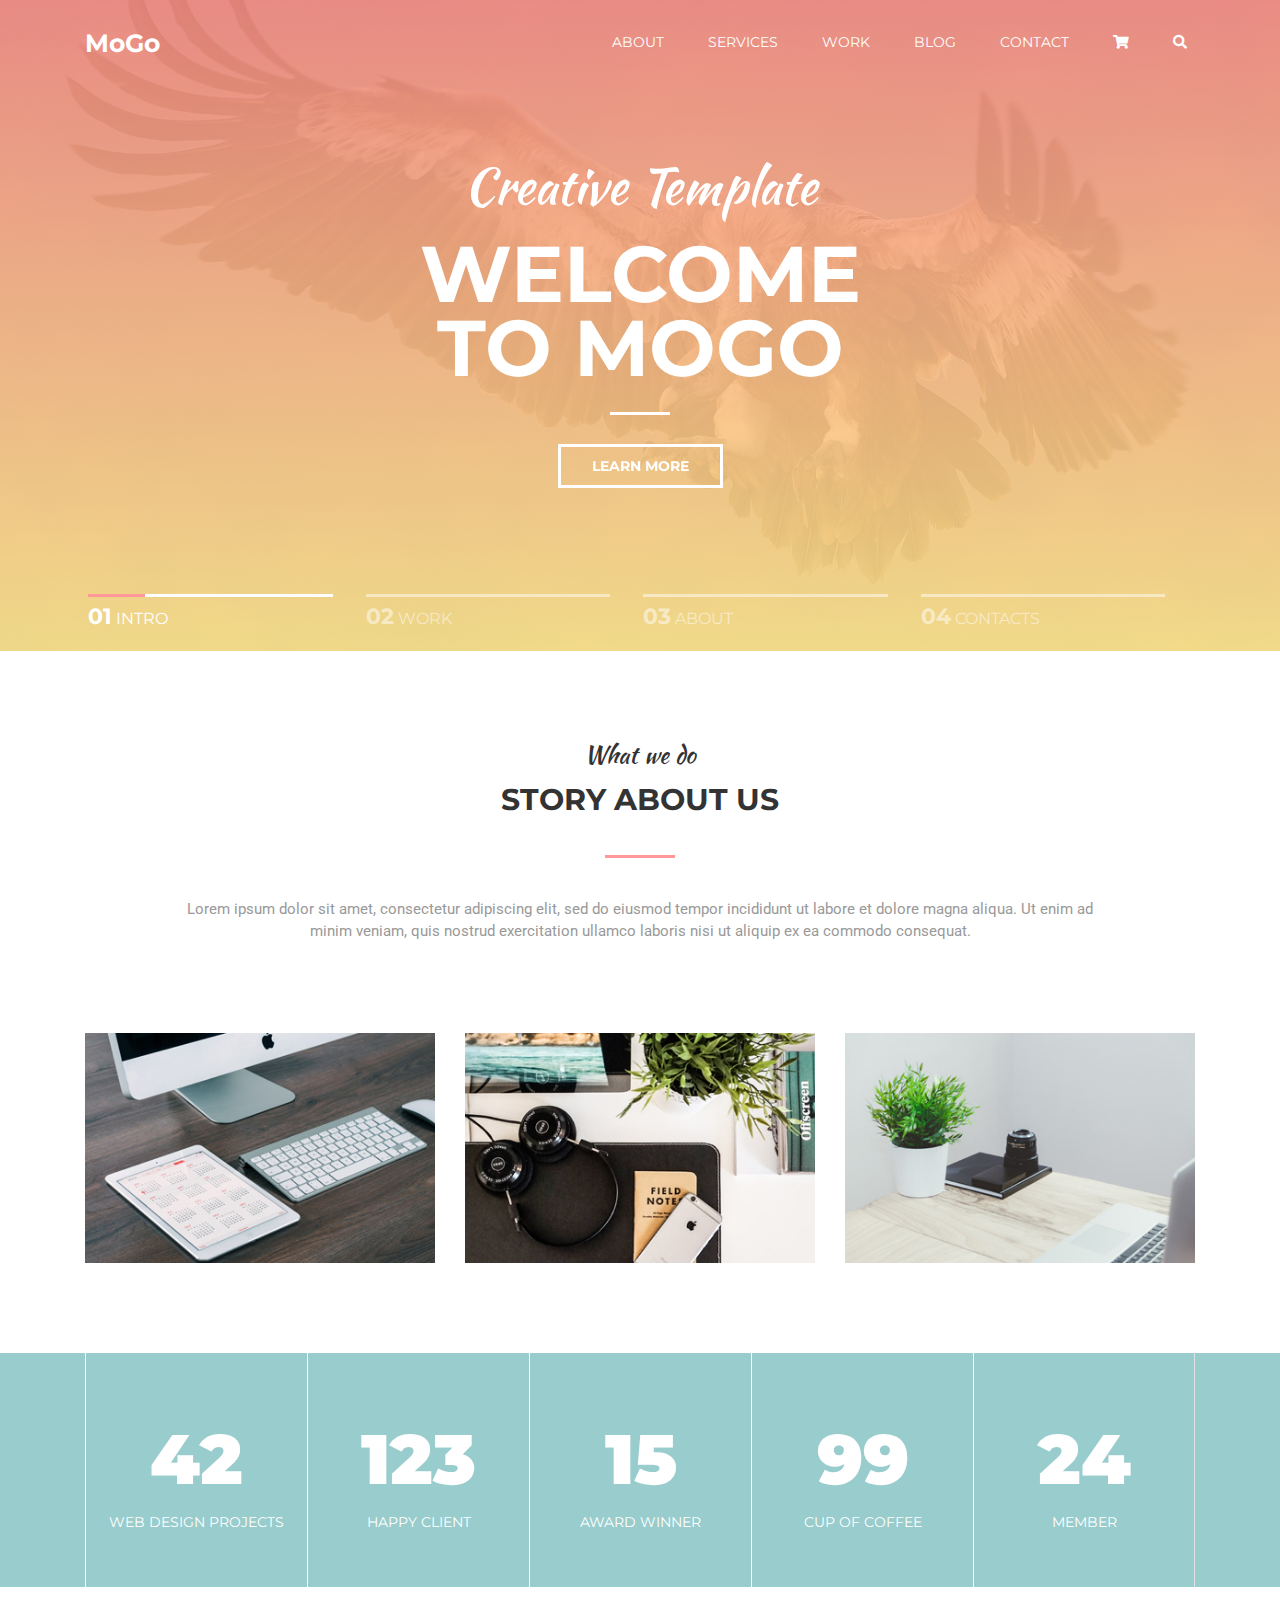
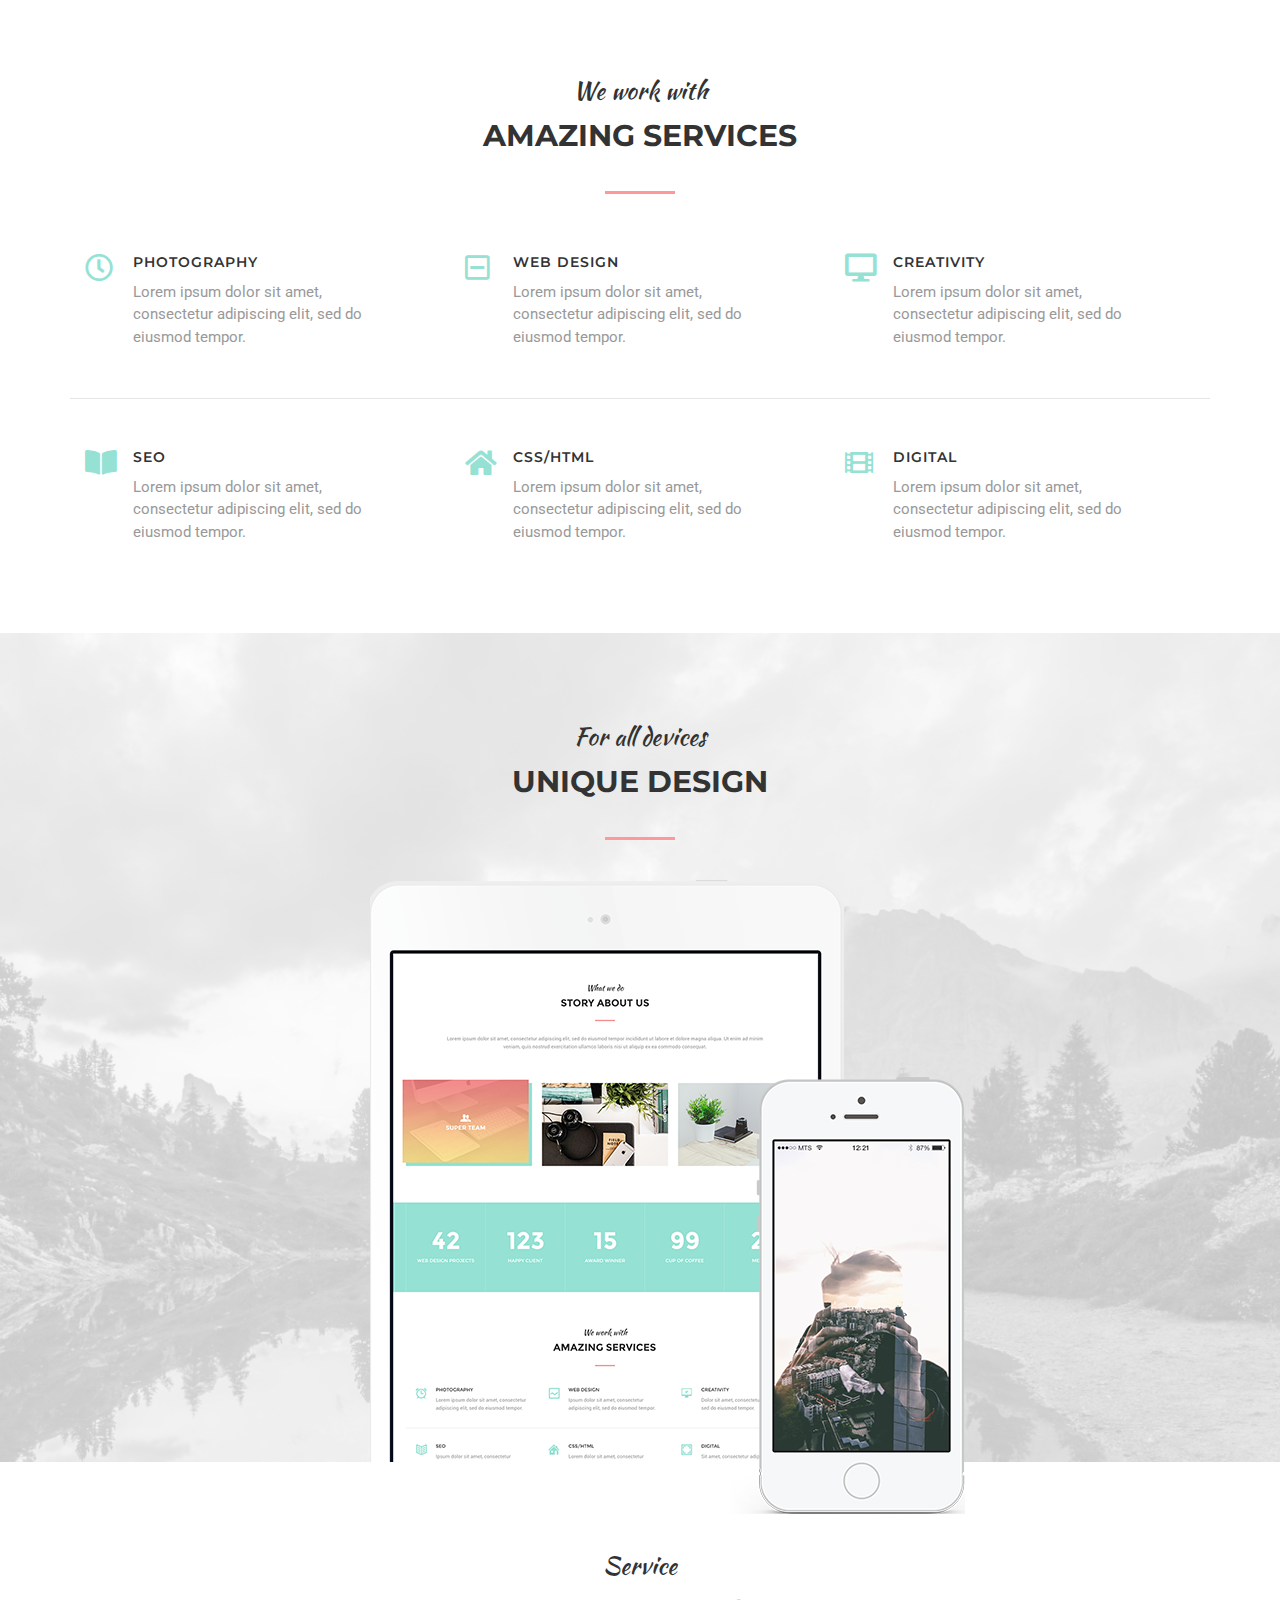
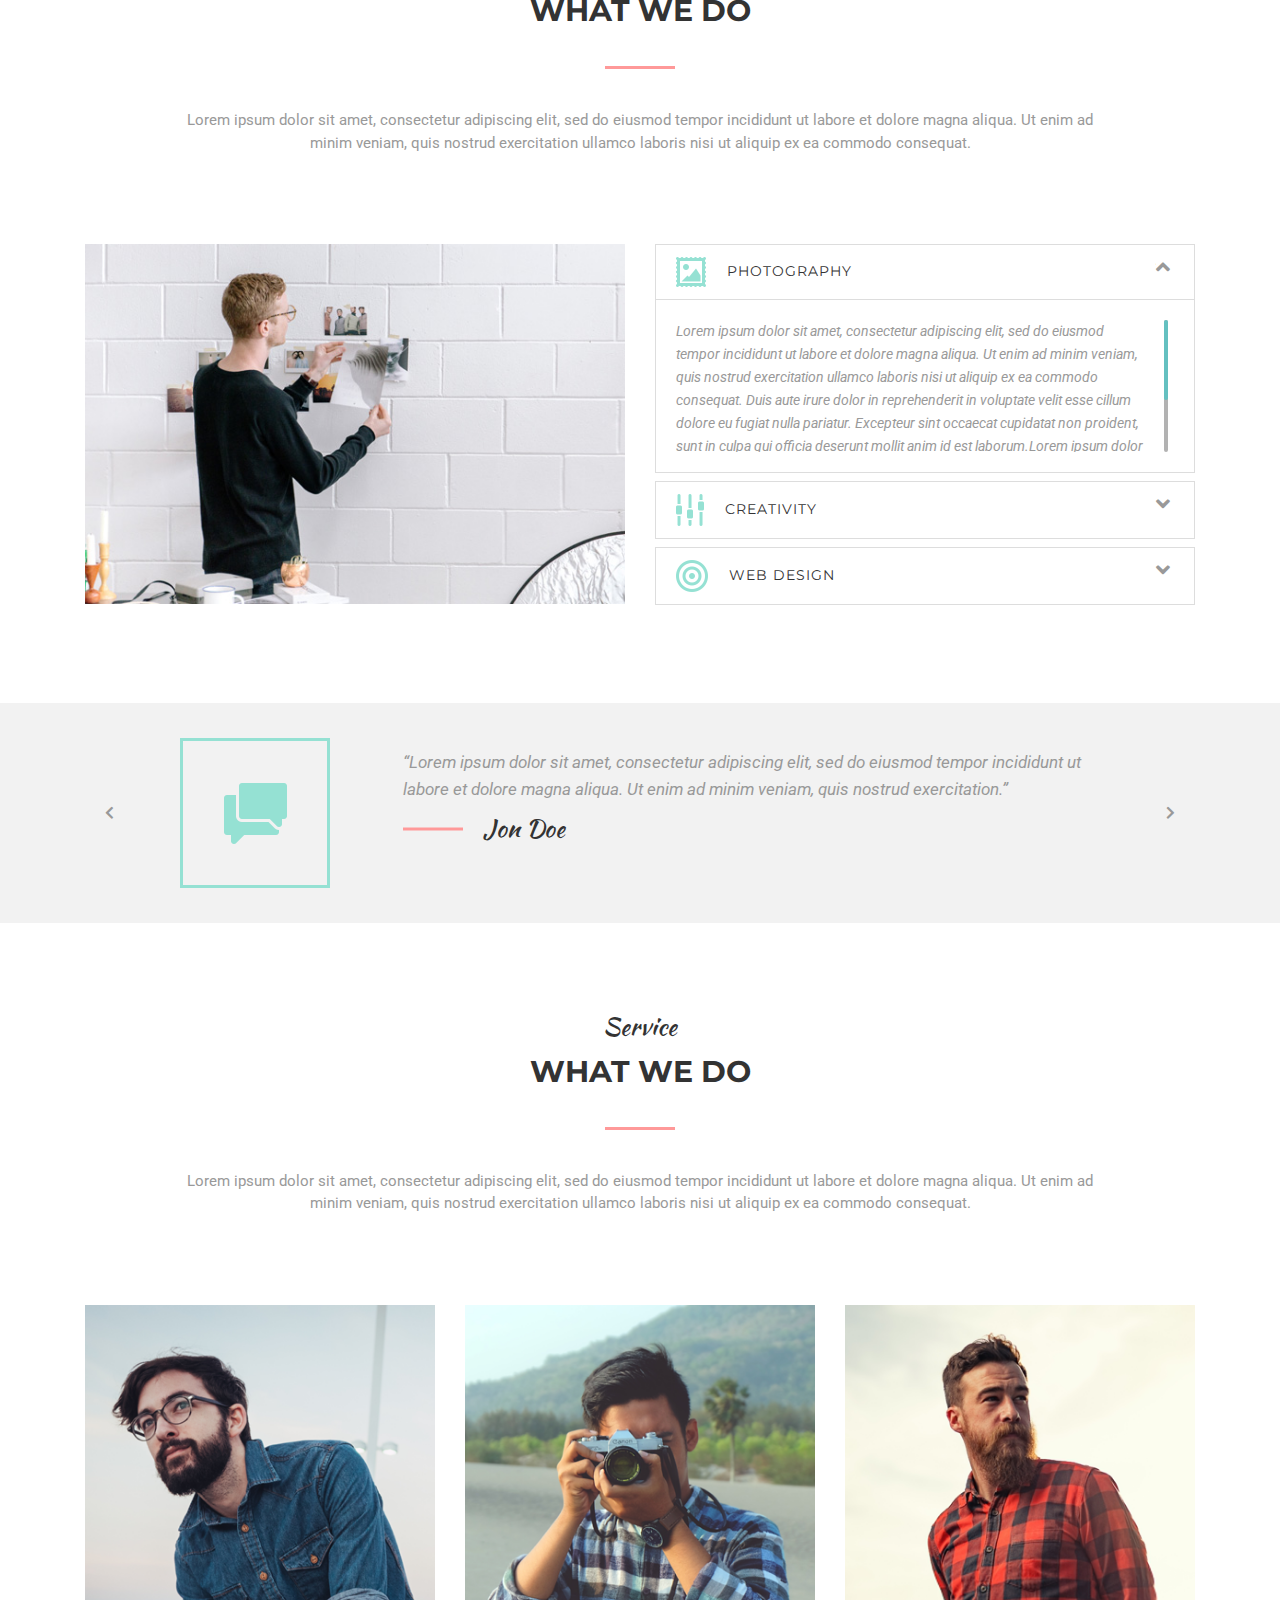
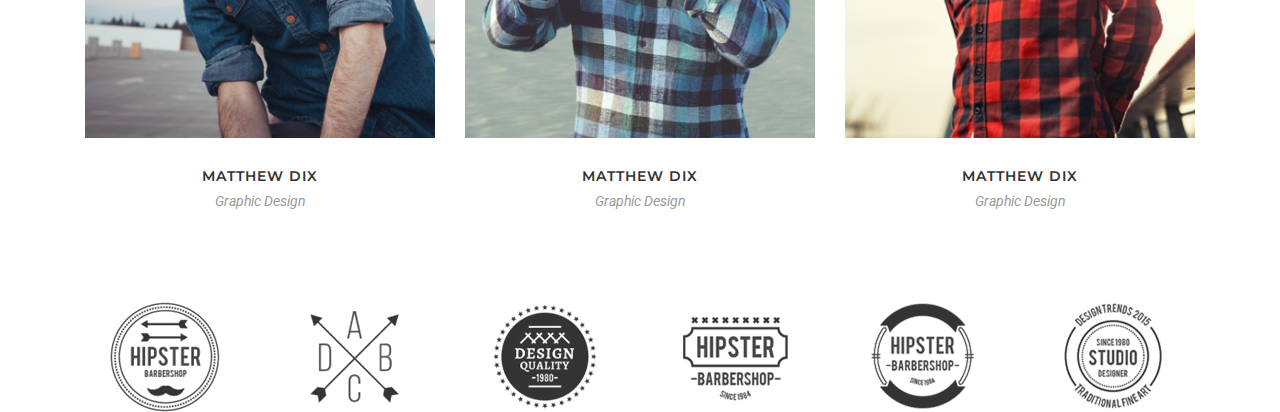
==== commit 6f994173: "done testimonial section" ====
--- a/index.html
+++ b/index.html
@@ -438,10 +438,10 @@
         <!-- ================== END WHAT WE DO SECTION================= -->
 
         <!-- ================== START CLIENT FEADBACK SECTION================= -->
-        <section class="client-feadback section-padding clearfix">
+        <section class="client-feadback  clearfix">
             <div class="container">
                 <div class="row justify-content-center">
-                    <div class="col-xl-9">
+                    <div class="col-xl-10">
                         <div class="row">
                             <div class="col-xl-12">
                                 <div class="feadback">
@@ -461,6 +461,21 @@
                                                 </div>
                                             </div>
                                         </li>
+                                        <li>
+                                            <div class="row">
+                                                <div class="col-xl-2">
+                                                    <div class="feadback-icon">
+                                                        <img src="assets/images/client-feadback/f-1.png" alt="">
+                                                    </div>
+                                                </div>
+                                                <div class="col-xl-10 ">
+                                                    <div class="feadback-text">
+                                                        <p>“Lorem ipsum dolor sit amet, consectetur adipiscing elit, sed do eiusmod tempor incididunt ut labore et dolore magna aliqua. Ut enim ad minim veniam, quis nostrud exercitation.”</p>
+                                                        <h4>Jon Doe</h4>
+                                                    </div>
+                                                </div>
+                                            </div>
+                                        </li>
                                     </ul>
                                 </div>
                             </div>
@@ -470,6 +485,106 @@
             </div>
         </section>
         <!-- ================== END CLIENT FEADBACK SECTION  ================= -->
+
+        <!-- ================== START MEET OUR TEAM SECTION  ================= -->
+        <section class="meet-our-team-section section-padding clearfix">
+            <div class="container">
+                 <!-- section title -->
+                 <div class="row">
+                    <div class="col-md-12">
+                        <div class="section-title text-center">
+                            <h4>Service</h4>
+                            <h2>what we do</h2>
+                            <p>Lorem ipsum dolor sit amet, consectetur adipiscing elit, sed do eiusmod tempor incididunt ut labore et dolore magna aliqua. Ut enim ad minim veniam, quis nostrud exercitation ullamco laboris nisi ut aliquip ex ea commodo consequat. </p>
+                        </div>
+                    </div>
+                </div>
+
+                <!-- team area -->
+                <div class="row pt-90">
+                    <div class="col-xl-4 col-lg-4 col-md-6 col-sm-12 mt-4 mt-lg-0">
+                        <div class="about-single-item single-team">
+                            <img src="assets/images/team/team-1.png" alt="team-1.png">
+                            <div class="about-item-overlay">
+                                <div class="about-item-overlay-icon">
+                                    <a href="#"><i class="fab fa-facebook-f"></i></a>
+                                    <a href="#"><i class="fab fa-twitter"></i></a>
+                                    <a href="#"><i class="fab fa-pinterest-p"></i></a>
+                                    <a href="#"><i class="fab fa-instagram"></i></a>
+                                </div>
+                            </div>
+                        </div>
+                        <div class="single-team-content">
+                            <h6>Matthew Dix</h6>
+                            <p>Graphic Design</p>
+                        </div>
+                    </div>
+                    <div class="col-xl-4 col-lg-4 col-md-6 col-sm-12 mt-4 mt-lg-0">
+                        <div class="about-single-item single-team">
+                            <img src="assets/images/team/team-2.png" alt="team-2.png">
+                            <div class="about-item-overlay">
+                                <div class="about-item-overlay-icon">
+                                    <a href="#"><i class="fab fa-facebook-f"></i></a>
+                                    <a href="#"><i class="fab fa-twitter"></i></a>
+                                    <a href="#"><i class="fab fa-pinterest-p"></i></a>
+                                    <a href="#"><i class="fab fa-instagram"></i></a>
+                                </div>
+                            </div>
+                        </div>
+                        <div class="single-team-content">
+                            <h6>Matthew Dix</h6>
+                            <p>Graphic Design</p>
+                        </div>
+                    </div>
+                    <div class="col-xl-4 col-lg-4 col-md-6 col-sm-12 mt-4 mt-lg-0">
+                        <div class="about-single-item single-team">
+                            <img src="assets/images/team/team-3.png" alt="team-3.png">
+                            <div class="about-item-overlay">
+                                <div class="about-item-overlay-icon">
+                                    <a href="#"><i class="fab fa-facebook-f"></i></a>
+                                    <a href="#"><i class="fab fa-twitter"></i></a>
+                                    <a href="#"><i class="fab fa-pinterest-p"></i></a>
+                                    <a href="#"><i class="fab fa-instagram"></i></a>
+                                </div>
+                            </div>
+                        </div>
+                        <div class="single-team-content">
+                            <h6>Matthew Dix</h6>
+                            <p>Graphic Design</p>
+                        </div>
+                    </div>
+                </div>
+            </div>
+        </section>
+        <!-- ================== END MEET OUR TEAM SECTION  =================== -->
+
+        <!-- ================== START TESTIMONIAL SECTION  =================== -->
+        <section class="testimonial-section clearfix">
+            <div class="container">
+                <div class="row justify-content-center">
+                    <div class="col text-center">
+                        <img src="assets/images/testimonials/t-1.png" alt="t-1.png">
+                    </div>
+                    <div class="col text-center">
+                        <img src="assets/images/testimonials/t-2.png" alt="t-1.png">
+                    </div>
+                    <div class="col text-center">
+                        <img src="assets/images/testimonials/t-3.png" alt="t-1.png">
+                    </div>
+                    <div class="col text-center">
+                        <img src="assets/images/testimonials/t-4.png" alt="t-1.png">
+                    </div>
+                    <div class="col text-center">
+                        <img src="assets/images/testimonials/t-5.png" alt="t-1.png">
+                    </div>
+                    <div class="col text-center">
+                        <img src="assets/images/testimonials/t-6.png" alt="t-1.png">
+                    </div>
+                    
+                </div>
+            </div>
+        </section>
+        <!-- ================== END TESTIMONIAL SECTION    =================== -->
 
 
 
--- a/assets/css/style.css
+++ b/assets/css/style.css
@@ -482,12 +482,18 @@
 /*************************************************************
 *******************  START  CLIENT FEADBACK  SECTION  ********
 **************************************************************/
+.client-feadback {
+	background-color: #dddddd63;
+	padding: 35px 0;
+}
 .feadback-text{
 	padding-left:65px;
 }
-.feadback-text P{
-	line-height: 26px;
+.feadback-text P {
+	line-height: 27px;
 	font-style: italic;
+	font-size: 17px;
+	margin-top: 11px;
 }
 .feadback-text h4 {
 	position: relative;
@@ -505,8 +511,61 @@
 	top: 50%;
 	transform: translateY(-50%);
 }
+.unslider-arrow.prev {
+	left: -60px;
+	top: 50%;
+	transform: translateY(-50%);
+}
+.unslider-arrow.next {
+	right: -60px;
+	top: 50%;
+	transform: translateY(-50%);
+}
+.unslider-nav ol li{
+	display: none;
+}
 /*************************************************************
 *******************   END CLIENT FEADBACK  SECTION   *********
+**************************************************************/
+
+/*************************************************************
+*******************  START MEET OUR TEAM   SECTION   *********
+**************************************************************/
+.single-team-content {
+	text-align: center;
+	margin-top: 30px;
+}
+.single-team-content p {
+	font-style: italic;
+	margin-top: 6px;
+	font-size: 14px;
+}
+.single-team.about-item-overlay{
+	position: relative;
+}
+.single-team .about-item-overlay .about-item-overlay-icon {
+	position: absolute;
+	top: 50%;
+	left: 50%;
+	transform: translate(-50%, -50%);
+	width: 100%;
+}
+.single-team .about-item-overlay-icon i {
+	font-size: 30px !important;
+	color: #F38181 !important;
+	width: 60px;
+	height: 60px;
+	line-height: 60px;
+	background: #FCE389;
+	transition: .5s all;
+	margin-right: -2px;
+}
+.single-team .about-item-overlay-icon i:hover{
+	color:#fff !important;
+	background-color:#F38181;
+}
+/*************************************************************
+*******************  END MEET OUR TEAM   SECTION   ***********
 **************************************************************/
 
 /*************************************************************
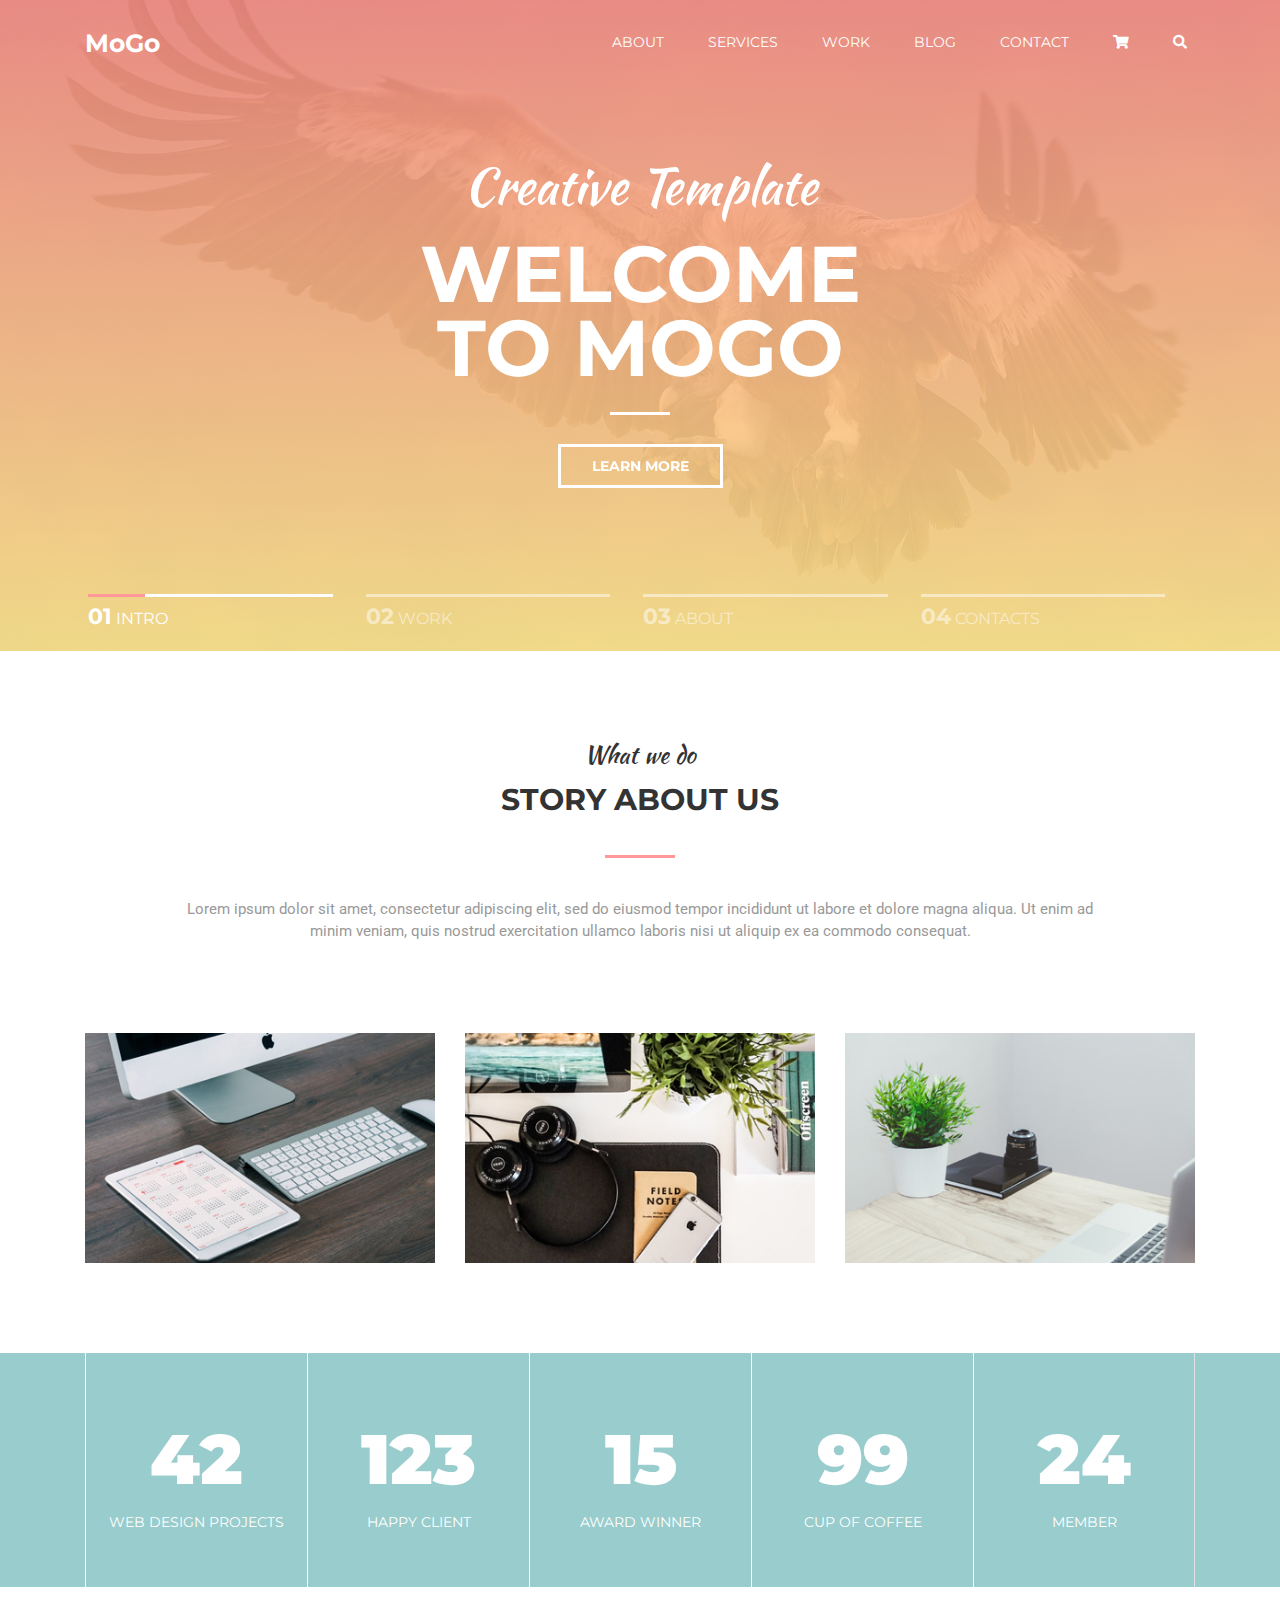
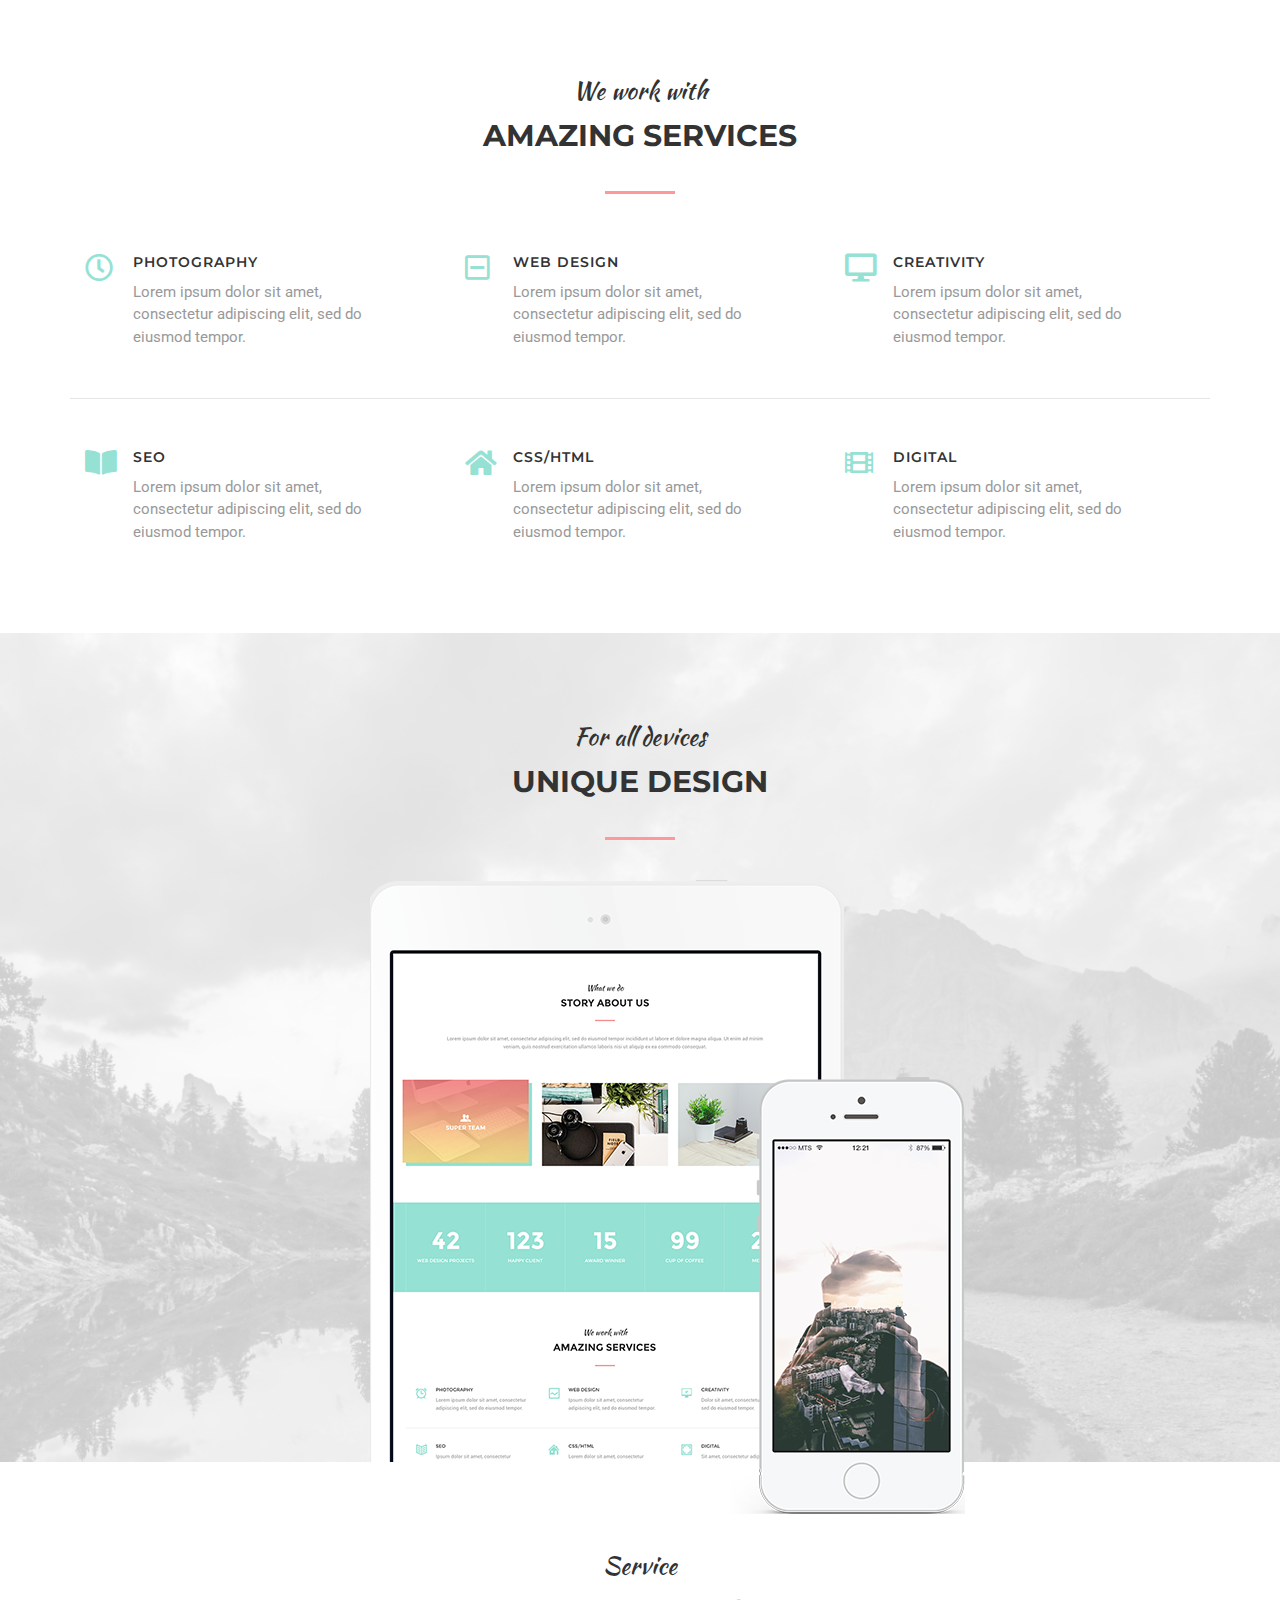
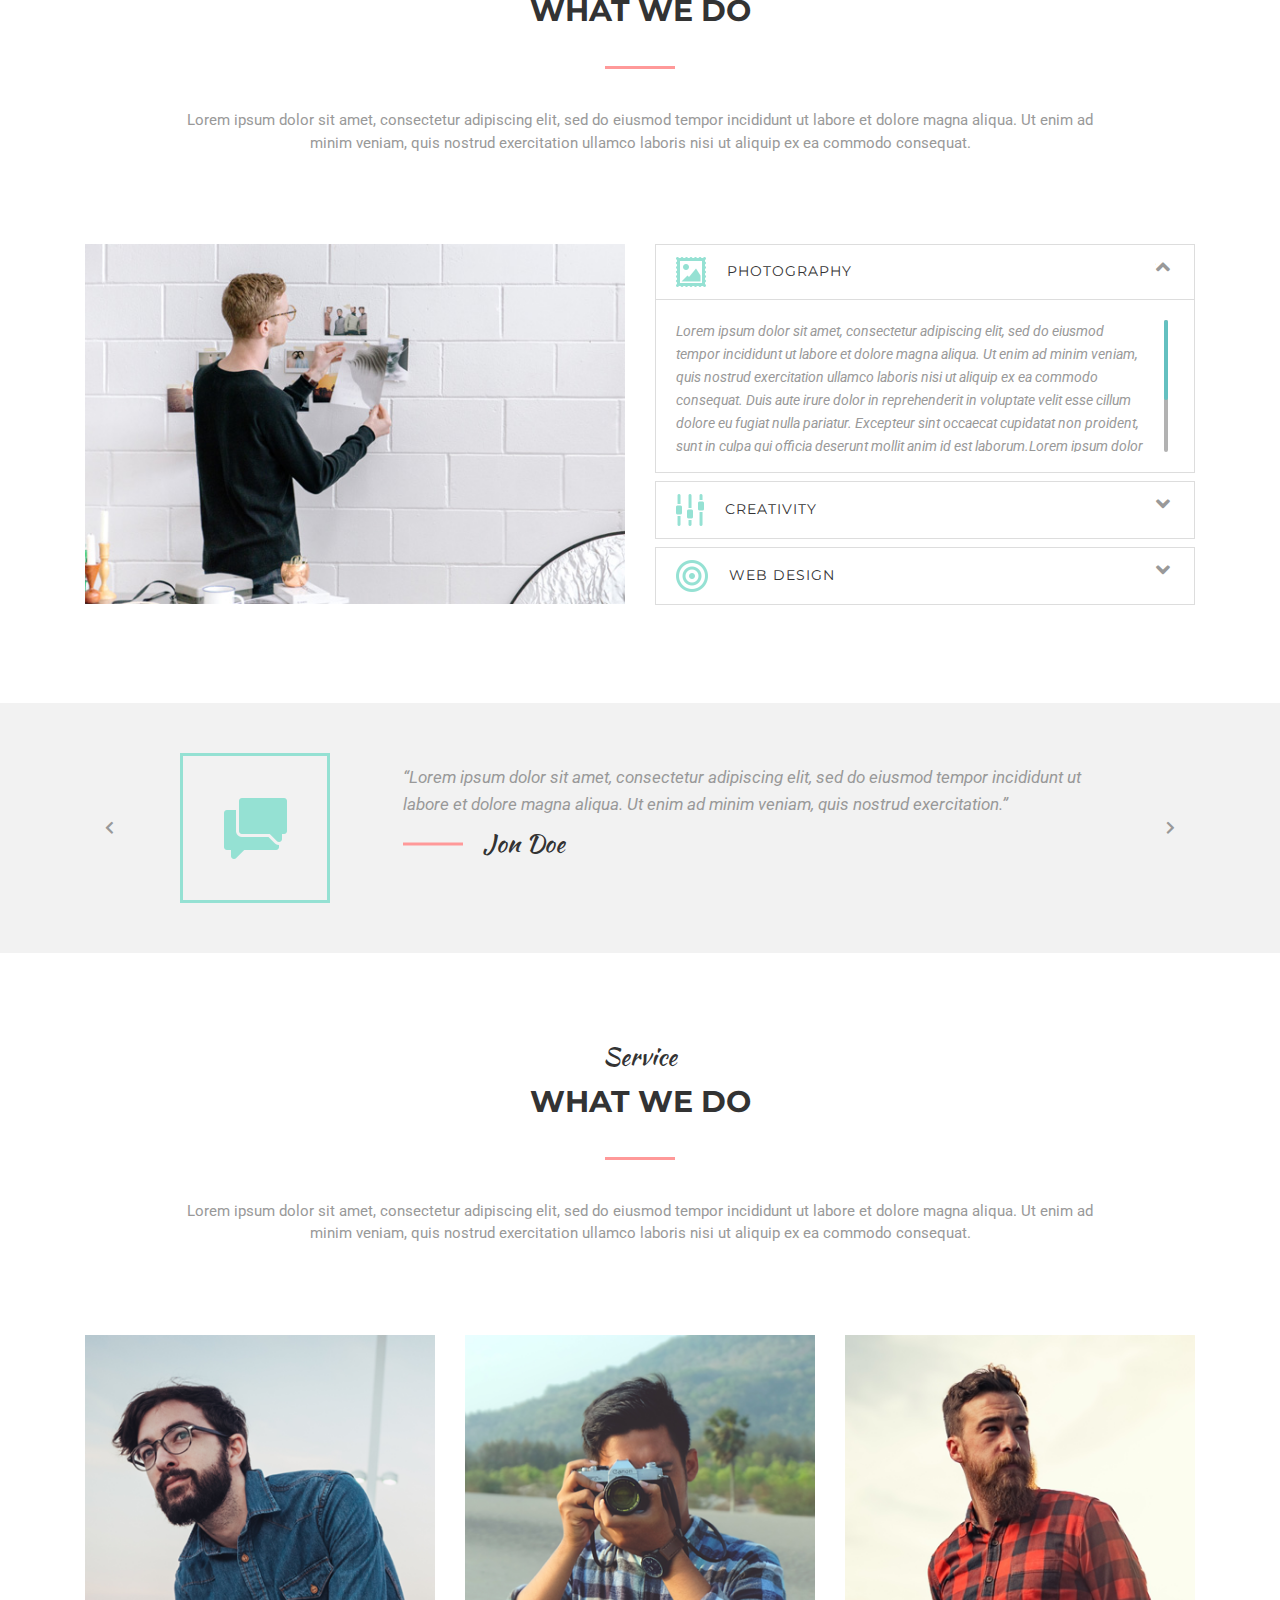
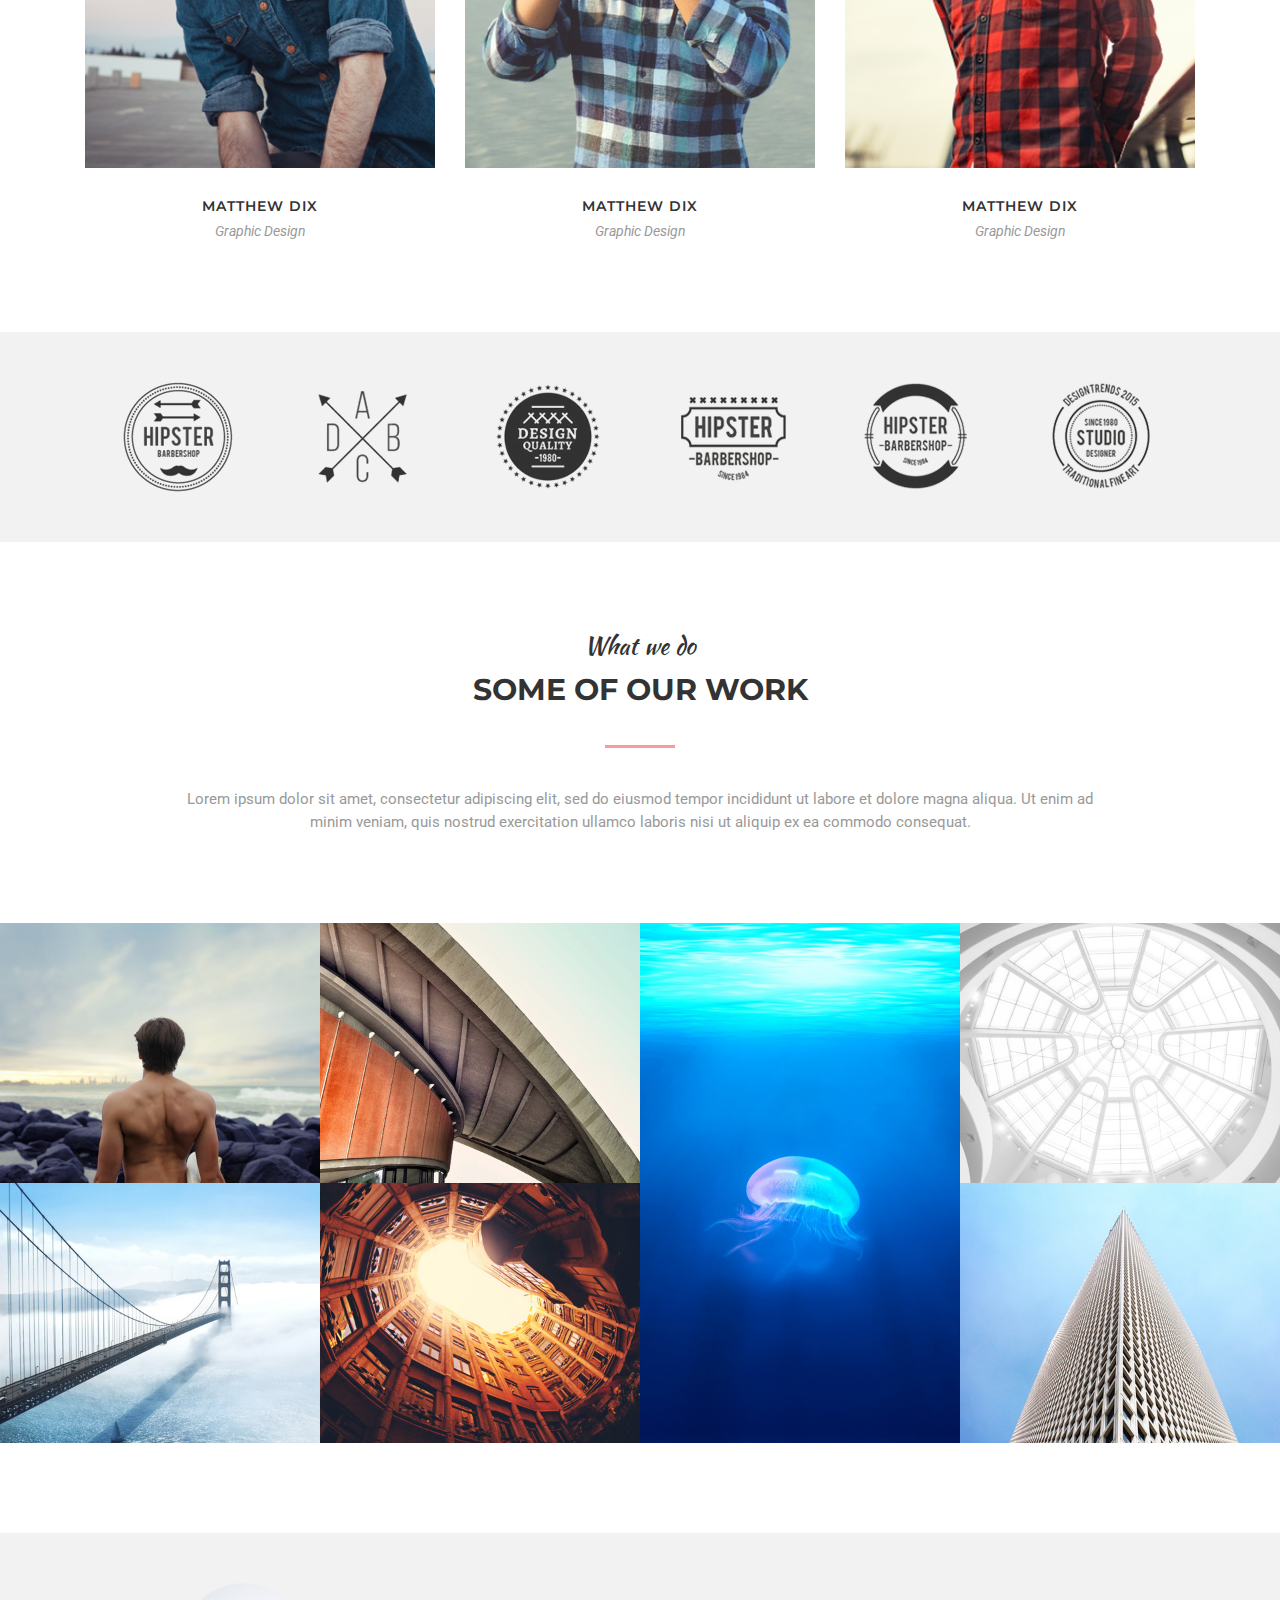
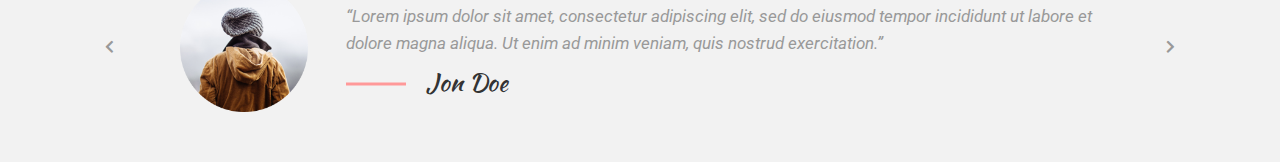
==== commit a7567b72: "done some of our work section" ====
--- a/index.html
+++ b/index.html
@@ -561,24 +561,24 @@
         <!-- ================== START TESTIMONIAL SECTION  =================== -->
         <section class="testimonial-section clearfix">
             <div class="container">
-                <div class="row justify-content-center">
+                <div class="row no-gutters justify-content-center testimonial-slider  owl-carousel owl-theme">
                     <div class="col text-center">
-                        <img src="assets/images/testimonials/t-1.png" alt="t-1.png">
+                        <img class="" src="assets/images/testimonials/t-1.png" alt="t-1.png">
                     </div>
                     <div class="col text-center">
-                        <img src="assets/images/testimonials/t-2.png" alt="t-1.png">
+                        <img class="" src="assets/images/testimonials/t-2.png" alt="t-1.png">
                     </div>
                     <div class="col text-center">
-                        <img src="assets/images/testimonials/t-3.png" alt="t-1.png">
+                        <img class="" src="assets/images/testimonials/t-3.png" alt="t-1.png">
                     </div>
                     <div class="col text-center">
-                        <img src="assets/images/testimonials/t-4.png" alt="t-1.png">
+                        <img class="" src="assets/images/testimonials/t-4.png" alt="t-1.png">
                     </div>
                     <div class="col text-center">
-                        <img src="assets/images/testimonials/t-5.png" alt="t-1.png">
+                        <img class="" src="assets/images/testimonials/t-5.png" alt="t-1.png">
                     </div>
                     <div class="col text-center">
-                        <img src="assets/images/testimonials/t-6.png" alt="t-1.png">
+                        <img class="" src="assets/images/testimonials/t-6.png" alt="t-1.png">
                     </div>
                     
                 </div>
@@ -586,6 +586,189 @@
         </section>
         <!-- ================== END TESTIMONIAL SECTION    =================== -->
 
+        <!-- ================== START OUR WORK SECTION      ================== -->
+        <section class="out-work-section section-padding clearfix">
+                 <!-- section title -->
+                 <div class="row">
+                    <div class="col-md-12">
+                        <div class="section-title text-center">
+                            <h4>What we do</h4>
+                            <h2>some of our work</h2>
+                            <p>Lorem ipsum dolor sit amet, consectetur adipiscing elit, sed do eiusmod tempor incididunt ut labore et dolore magna aliqua. Ut enim ad minim veniam, quis nostrud exercitation ullamco laboris nisi ut aliquip ex ea commodo consequat. </p>
+                        </div>
+                    </div>
+                </div>
+                <!-- our work -->
+               <div class="row pt-90" >
+                   <div class="col-xl-12">
+                       <div class="row no-gutters ">
+                           <!-- single work -->
+                           <div class="col-xl-3">
+                               <div class="sinle-work">
+                                   <div class="single-work-img">
+                                       <a href="#">
+                                           <img class="w-100" src="assets/images/our-work/work-1.jpg" alt="">
+                                       </a>
+                                       <div class="single-work-overlay">
+                                            <div class="single-work-content">
+                                                <img  class="mb-3" src="assets/images/our-work/icon.png" alt="">
+                                                <h6>creatively designed</h6>
+                                                <p>Lorem ipsum dolor sit</p>
+                                            </div>
+                                       </div>
+                                   </div>
+                               </div>
+
+                               <div class="sinle-work">
+                                   <div class="single-work-img">
+                                       <a href="#">
+                                           <img class="w-100"  class="" src="assets/images/our-work/work-2.jpg" alt="">
+                                       </a>
+                                       <div class="single-work-overlay">
+                                            <div class="single-work-content">
+                                                <img class="mb-3" class=""  src="assets/images/our-work/icon.png" alt="">
+                                                <h6>creatively designed</h6>
+                                                <p>Lorem ipsum dolor sit</p>
+                                            </div>
+                                       </div>
+                                   </div>
+                               </div>
+                           </div>
+                           <!-- single work -->
+                           <div class="col-xl-3">
+                               <div class="sinle-work">
+                                   <div class="single-work-img">
+                                       <a href="#">
+                                           <img class="w-100" src="assets/images/our-work/work-3.jpg" alt="">
+                                       </a>
+                                       <div class="single-work-overlay">
+                                            <div class="single-work-content">
+                                                <img  class="mb-3" src="assets/images/our-work/icon.png" alt="">
+                                                <h6>creatively designed</h6>
+                                                <p>Lorem ipsum dolor sit</p>
+                                            </div>
+                                       </div>
+                                   </div>
+                               </div>
+
+                               <div class="sinle-work">
+                                   <div class="single-work-img">
+                                       <a href="#">
+                                           <img class="w-100"  class="" src="assets/images/our-work/work-4.jpg" alt="">
+                                       </a>
+                                       <div class="single-work-overlay">
+                                            <div class="single-work-content">
+                                                <img class="mb-3" class=""  src="assets/images/our-work/icon.png" alt="">
+                                                <h6>creatively designed</h6>
+                                                <p>Lorem ipsum dolor sit</p>
+                                            </div>
+                                       </div>
+                                   </div>
+                               </div>
+                           </div>
+                           <!-- single work -->
+                           <div class="col-xl-3">
+                               <div class="sinle-work">
+                                   <div class="single-work-img">
+                                       <a href="#">
+                                           <img class="w-100" src="assets/images/our-work/work-5.jpg" alt="">
+                                       </a>
+                                       <div class="single-work-overlay">
+                                            <div class="single-work-content">
+                                                <img  class="mb-3" src="assets/images/our-work/icon.png" alt="">
+                                                <h6>creatively designed</h6>
+                                                <p>Lorem ipsum dolor sit</p>
+                                            </div>
+                                       </div>
+                                   </div>
+                               </div>
+                           </div>
+                           <!-- single work -->
+                           <div class="col-xl-3">
+                               <div class="sinle-work">
+                                   <div class="single-work-img">
+                                       <a href="#">
+                                           <img class="w-100" src="assets/images/our-work/work-6.jpg" alt="">
+                                       </a>
+                                       <div class="single-work-overlay">
+                                            <div class="single-work-content">
+                                                <img  class="mb-3" src="assets/images/our-work/icon.png" alt="">
+                                                <h6>creatively designed</h6>
+                                                <p>Lorem ipsum dolor sit</p>
+                                            </div>
+                                       </div>
+                                   </div>
+                               </div>
+
+                               <div class="sinle-work">
+                                   <div class="single-work-img">
+                                       <a href="#">
+                                           <img class="w-100"  class="" src="assets/images/our-work/work-7.jpg" alt="">
+                                       </a>
+                                       <div class="single-work-overlay">
+                                            <div class="single-work-content">
+                                                <img class="mb-3" class=""  src="assets/images/our-work/icon.png" alt="">
+                                                <h6>creatively designed</h6>
+                                                <p>Lorem ipsum dolor sit</p>
+                                            </div>
+                                       </div>
+                                   </div>
+                               </div>
+                           </div>
+                       </div>
+                   </div>
+               </div>
+        </section>
+        <!-- ================== END OUR WORK SECTION        ================== -->
+
+                <!-- ================== START CLIENT FEADBACK SECTION================= -->
+                <section class="client-feadback  clearfix">
+                    <div class="container">
+                        <div class="row justify-content-center">
+                            <div class="col-xl-10">
+                                <div class="row">
+                                    <div class="col-xl-12">
+                                        <div class="feadback">
+                                            <ul>
+                                                <li>
+                                                    <div class="row">
+                                                        <div class="col-xl-2">
+                                                            <div class="feadback-icon">
+                                                                <img class="w-100" src="assets/images/client-feadback/f-2.png" alt="">
+                                                            </div>
+                                                        </div>
+                                                        <div class="col-xl-10 ">
+                                                            <div class="feadback-text feadback-padding">
+                                                                <p>“Lorem ipsum dolor sit amet, consectetur adipiscing elit, sed do eiusmod tempor incididunt ut labore et dolore magna aliqua. Ut enim ad minim veniam, quis nostrud exercitation.”</p>
+                                                                <h4>Jon Doe</h4>
+                                                            </div>
+                                                        </div>
+                                                    </div>
+                                                </li>
+                                                <li>
+                                                    <div class="row">
+                                                        <div class="col-xl-2">
+                                                            <div class="feadback-icon">
+                                                                <img class="w-100" src="assets/images/client-feadback/f-2.png" alt="">
+                                                            </div>
+                                                        </div>
+                                                        <div class="col-xl-10 ">
+                                                            <div class="feadback-text feadback-padding">
+                                                                <p>“Lorem ipsum dolor sit amet, consectetur adipiscing elit, sed do eiusmod tempor incididunt ut labore et dolore magna aliqua. Ut enim ad minim veniam, quis nostrud exercitation.”</p>
+                                                                <h4>Jon Doe</h4>
+                                                            </div>
+                                                        </div>
+                                                    </div>
+                                                </li>
+                                            </ul>
+                                        </div>
+                                    </div>
+                                </div>
+                            </div>
+                        </div>
+                    </div>
+                </section>
+                <!-- ================== END CLIENT FEADBACK SECTION  ================= -->
 
 
         <!--===============js files ==========================-->
--- a/assets/css/style.css
+++ b/assets/css/style.css
@@ -484,7 +484,7 @@
 **************************************************************/
 .client-feadback {
 	background-color: #dddddd63;
-	padding: 35px 0;
+	padding: 50px 0;
 }
 .feadback-text{
 	padding-left:65px;
@@ -523,6 +523,10 @@
 }
 .unslider-nav ol li{
 	display: none;
+}
+.feadback-padding {
+	padding-left: 8px !important;
+	padding-top: 9px !important;
 }
 /*************************************************************
 *******************   END CLIENT FEADBACK  SECTION   *********
@@ -569,8 +573,82 @@
 **************************************************************/
 
 /*************************************************************
+*******************  START TESTIMONIAL SECTION     ***********
+**************************************************************/
+.testimonial-section{
+	padding:50px 0;
+	background-color: #dddddd63;
+}
+.owl-carousel .owl-item img {
+	display: inline-block;
+	width: unset !important;
+	margin: 0 auto;
+}
+/*************************************************************
+*******************  END TESTIMONIAL SECTION       ***********
+**************************************************************/
+
+/*************************************************************
+*******************  START OUR WORK SECTION        ***********
+**************************************************************/
+.sinle-work{
+	width:100%;
+	transition: .5s all !important;
+}
+.single-work-img{
+	width:100%;
+	position: relative;
+	
+}
+.single-work-overlay{
+	position: absolute;
+	width:100%;
+	height:100%;
+	left:0;
+	top:0;
+	
+	
+}
+.single-work-content {
+	position: absolute;
+	left: 50%;
+	top: 50%;
+	transform: translate(-50%, -50%);
+	width: 100%;
+	text-align: center;
+	visibility: hidden;
+	
+	
+}
+.sinle-work:hover .single-work-content{
+	visibility: visible;
+	transition:.5s all;
+}
+.single-work-content h6 {
+	color: #fff;
+	margin-bottom: 9px;
+}
+.single-work-content p {
+	font-style: italic;
+	margin-top: 6px;
+	font-size: 14px;
+	color:#fff !important
+}
+.sinle-work:hover .single-work-overlay{
+	background-image: linear-gradient(180deg, rgba(244,140,131,.9) 0%, rgba(252,227,137,.9) 100%);
+	transition: .5s all !important;
+}
+
+/*************************************************************
+*******************  END OUR WORK SECTION          ***********
+**************************************************************/
+
+
+
+/*************************************************************
 *************	   START FOOTER SECTION	    	**************
 **************************************************************/
+
 /*************************************************************
 *************	   END FOOTER SECTION	    	**************
 **************************************************************/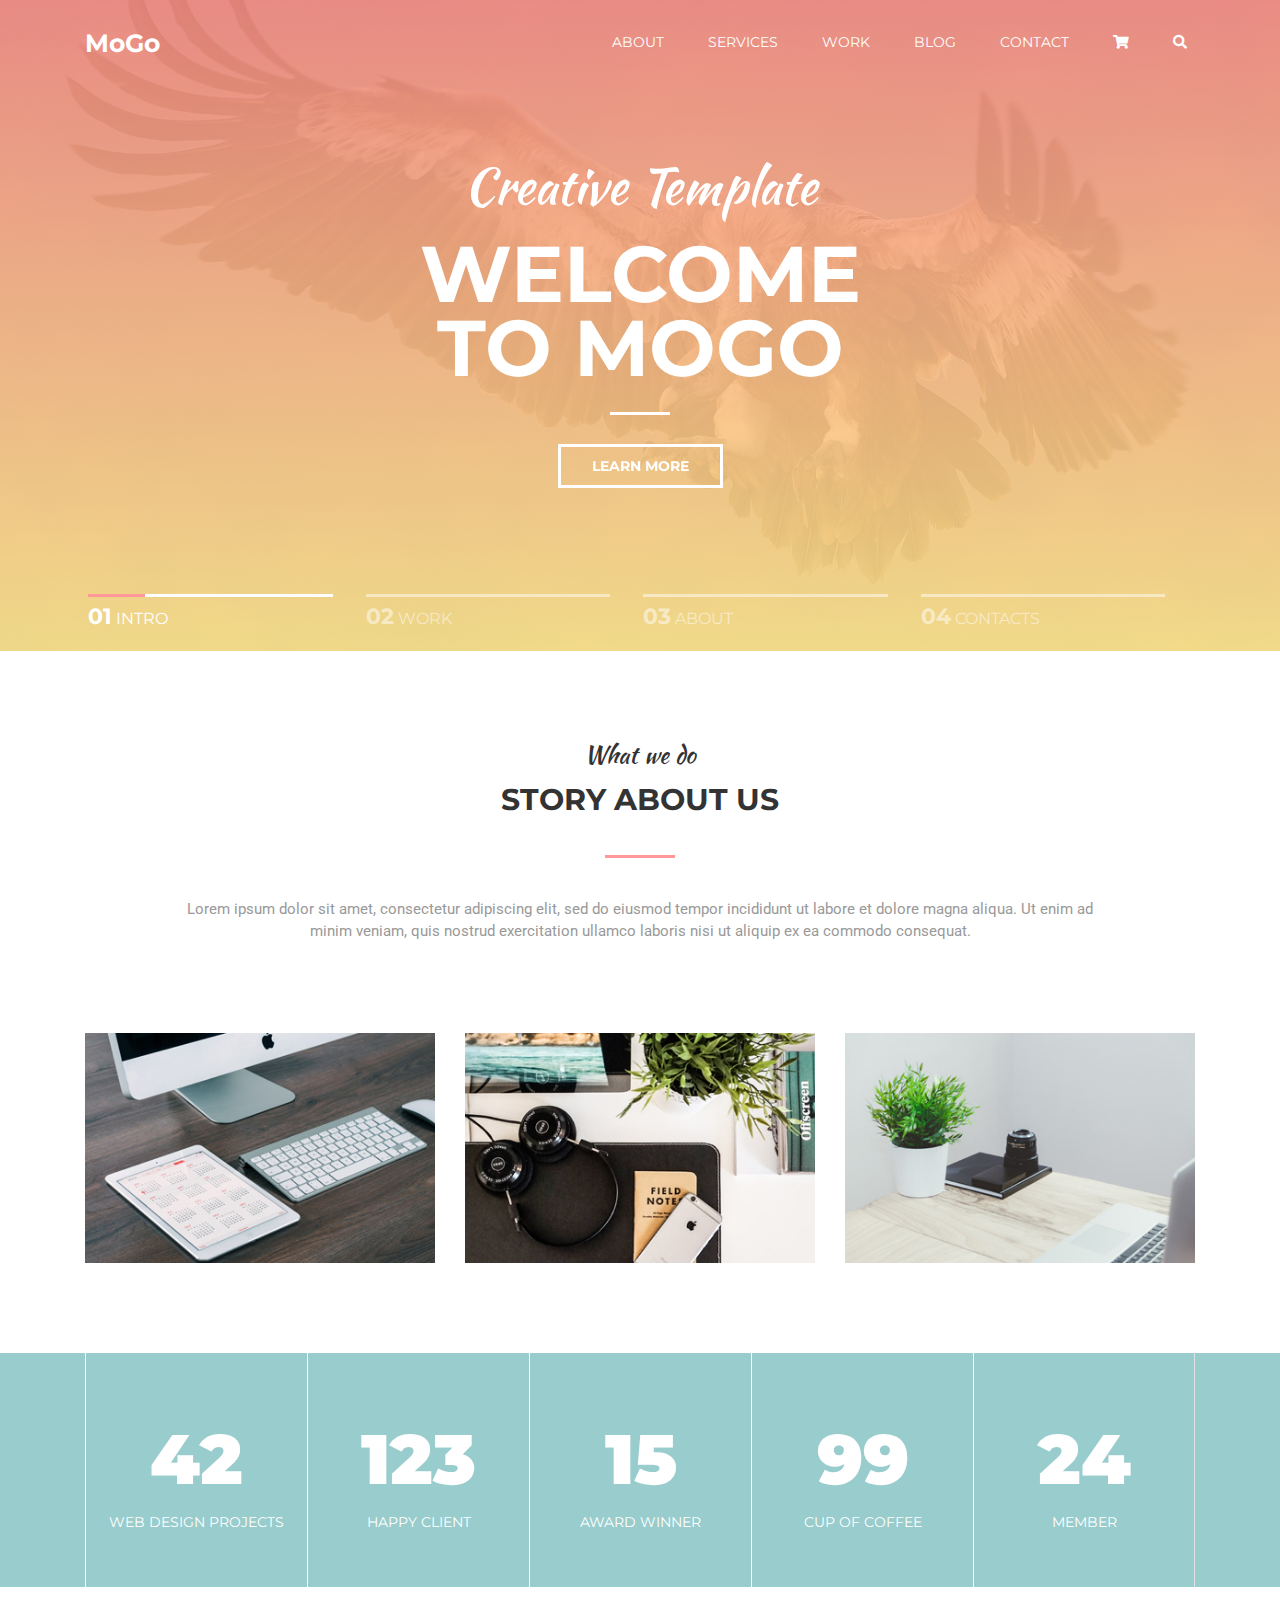
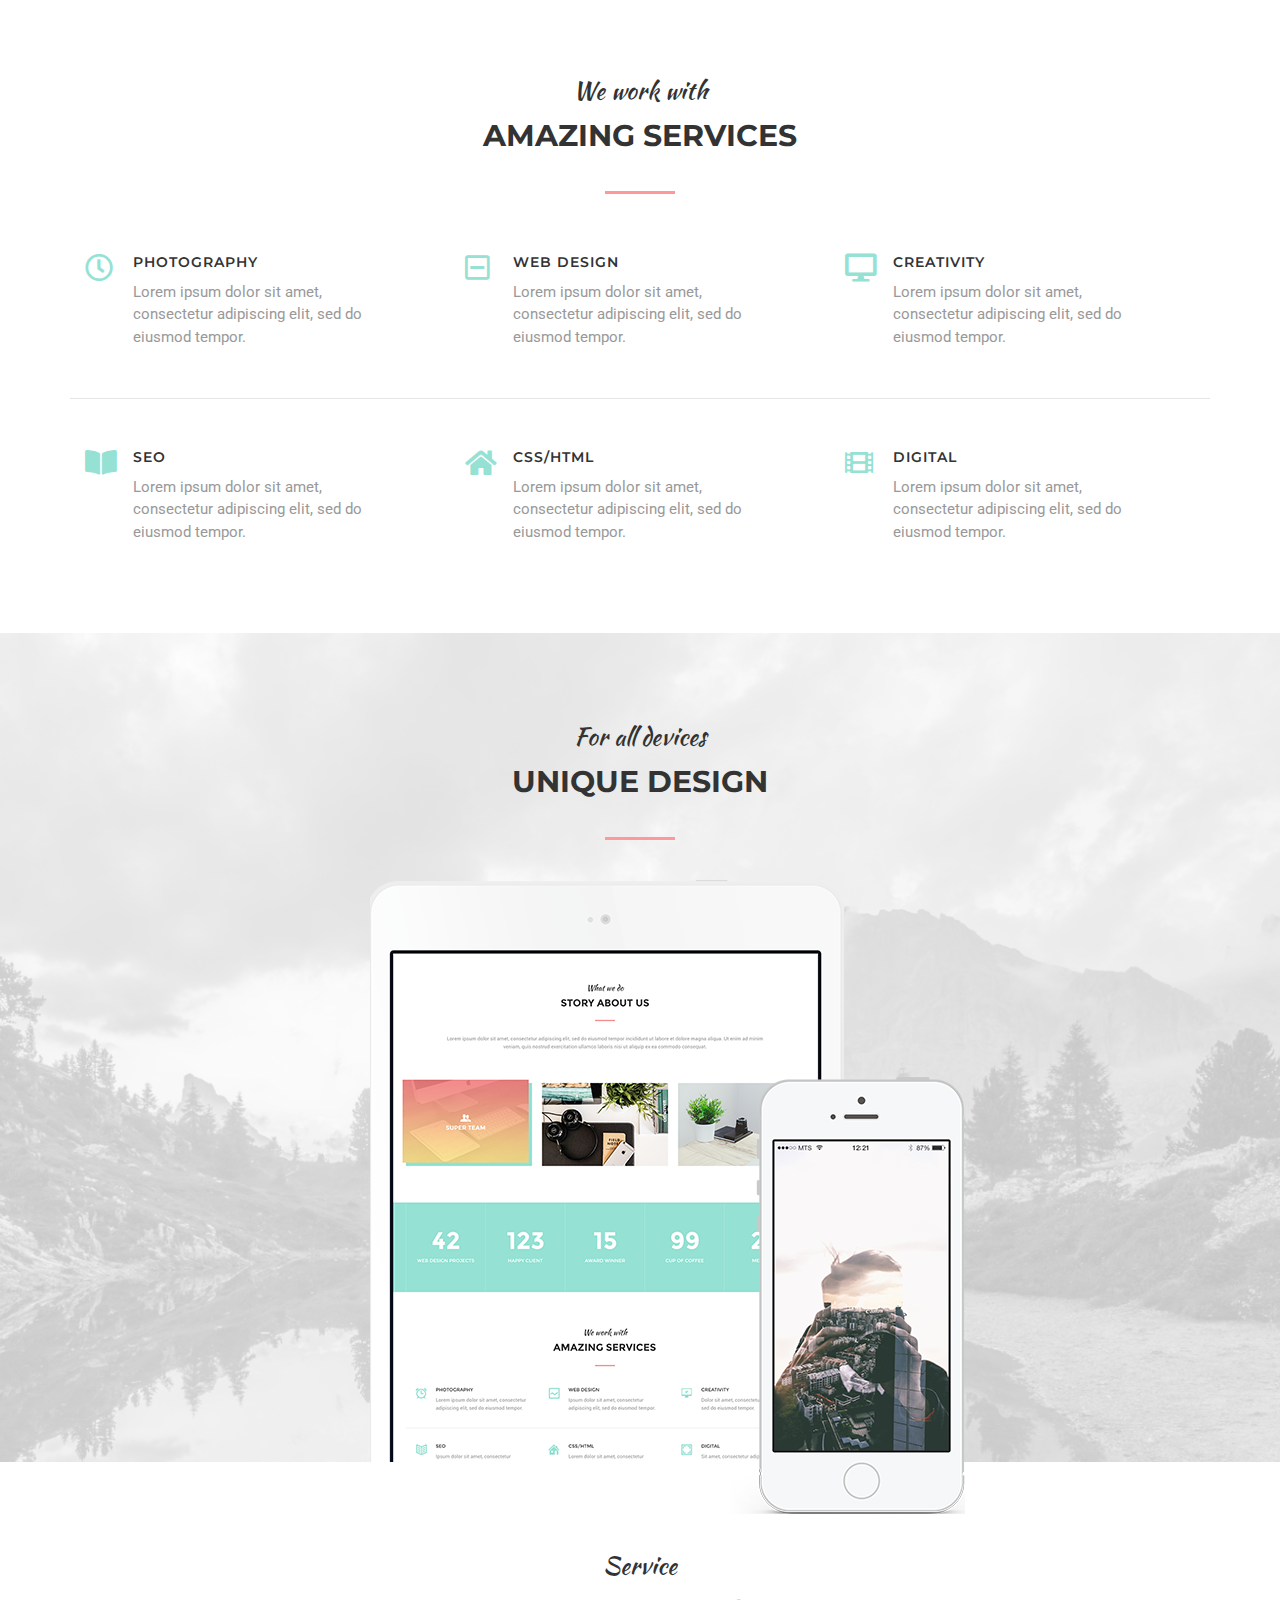
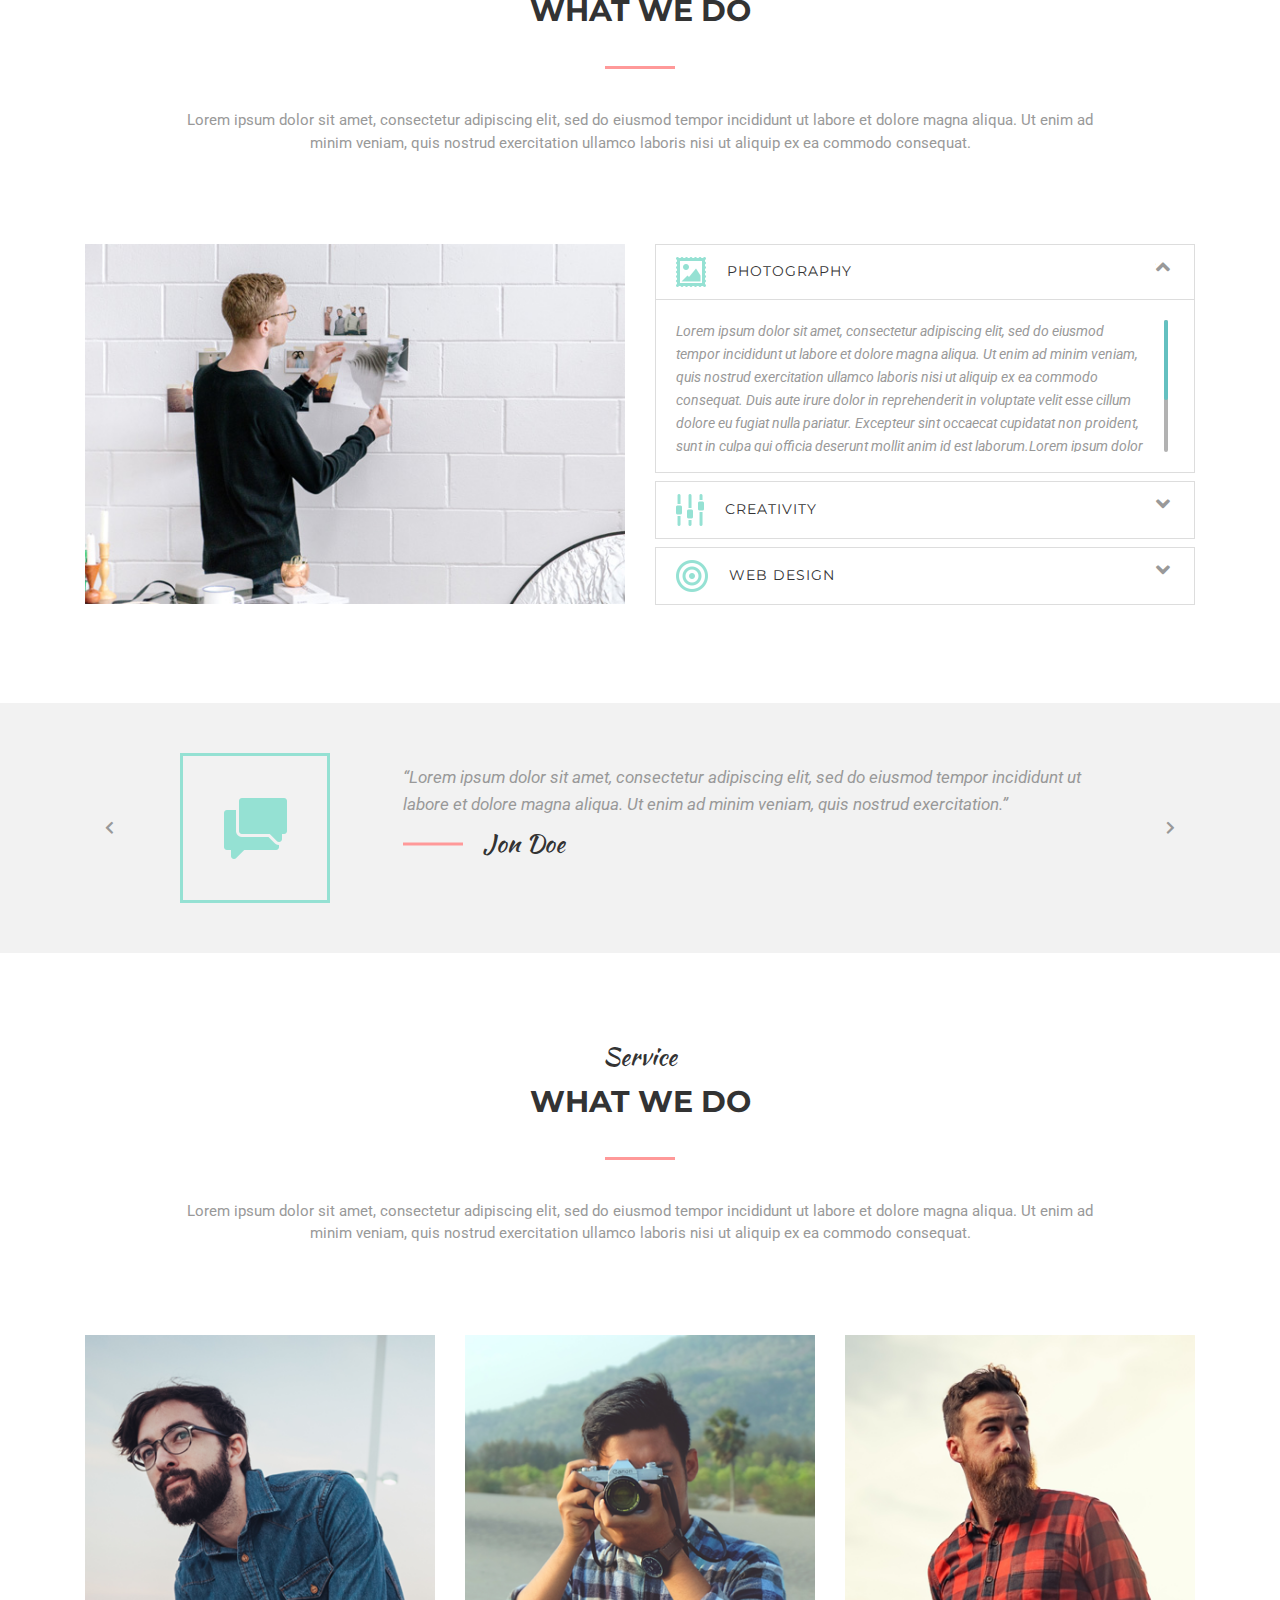
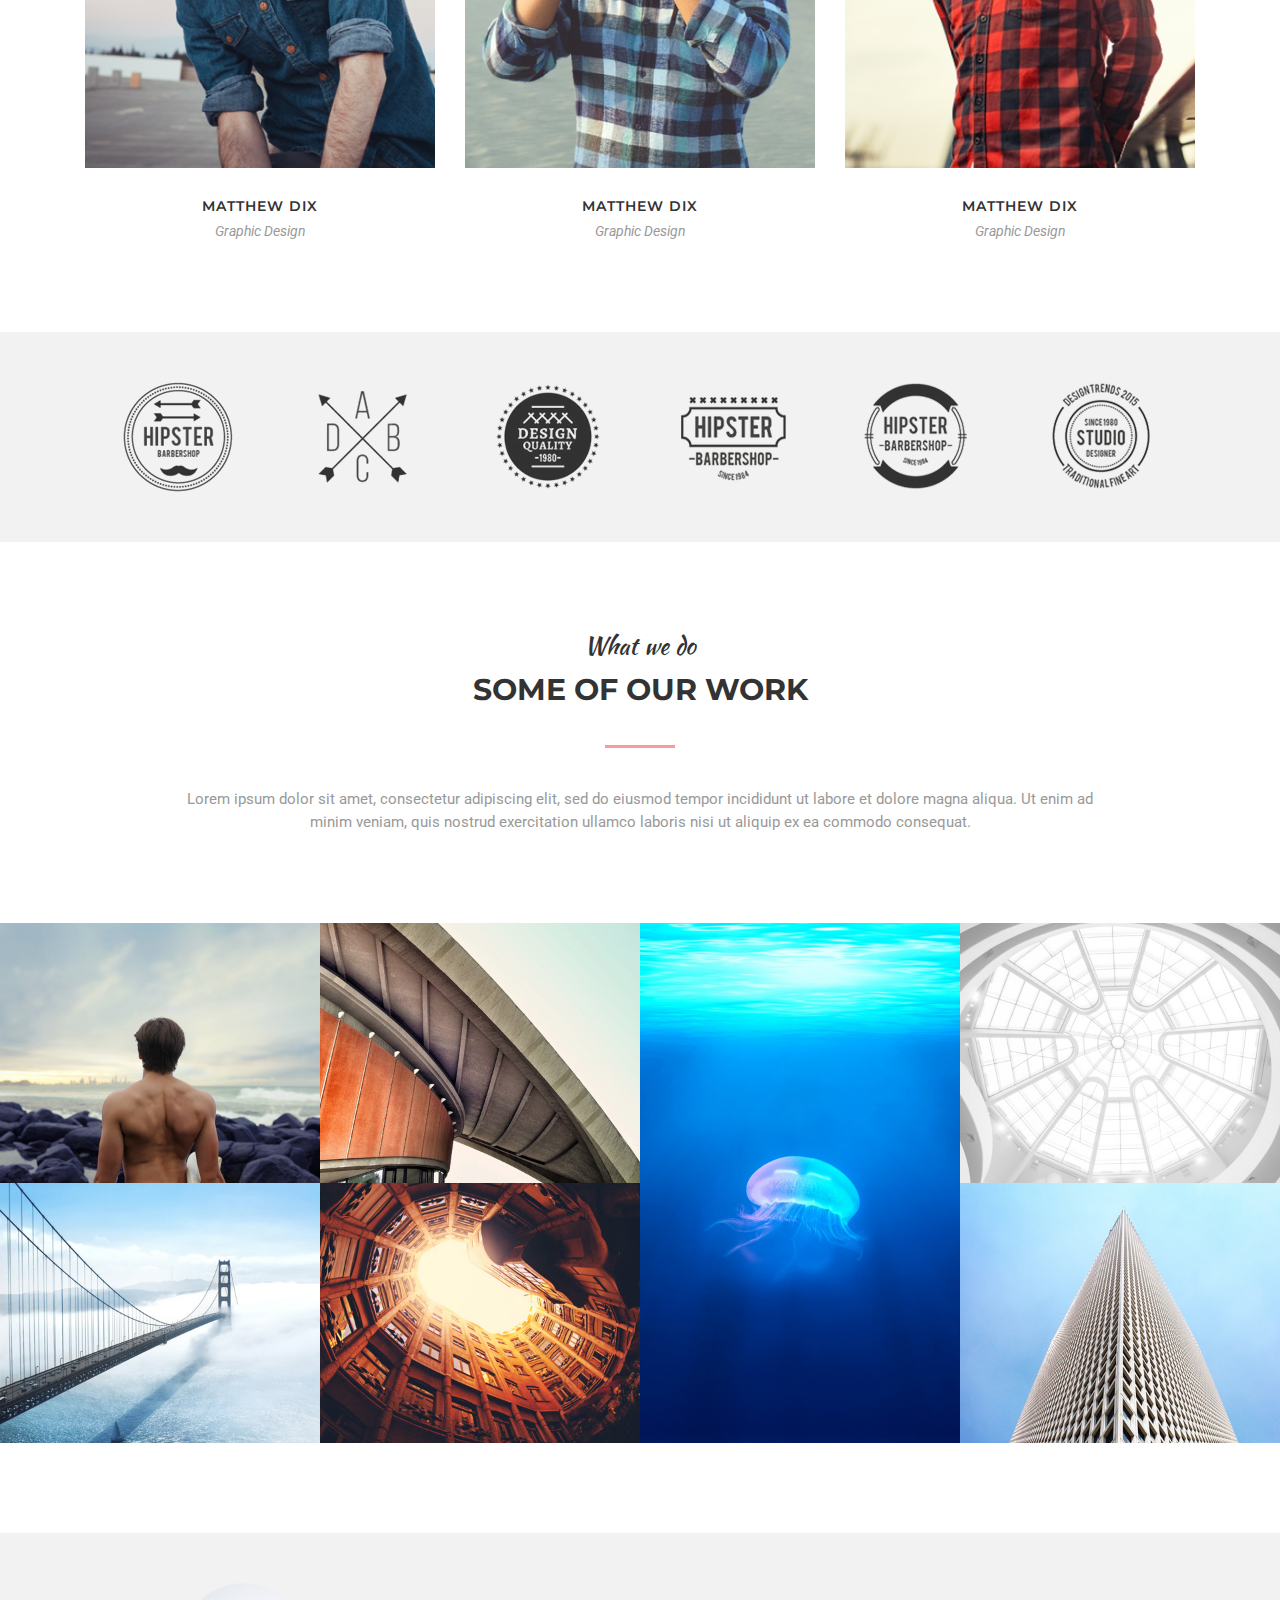
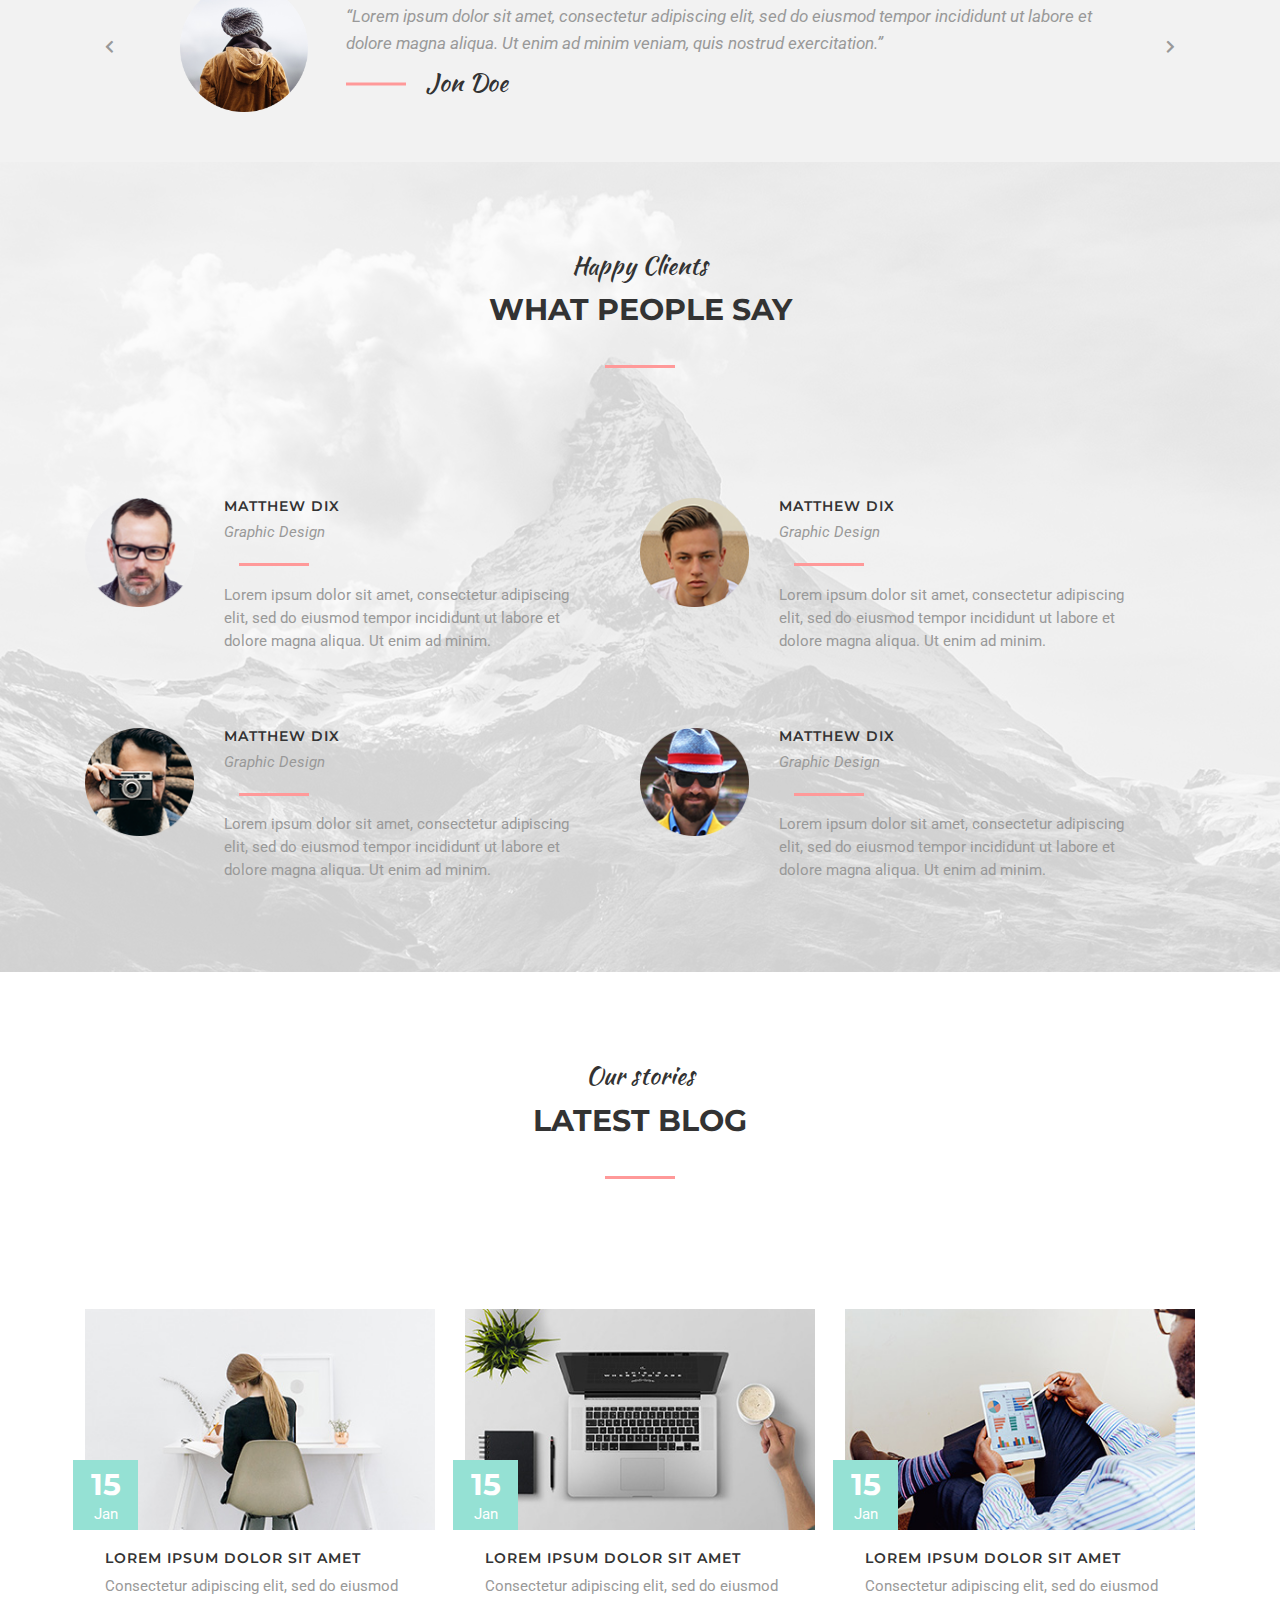
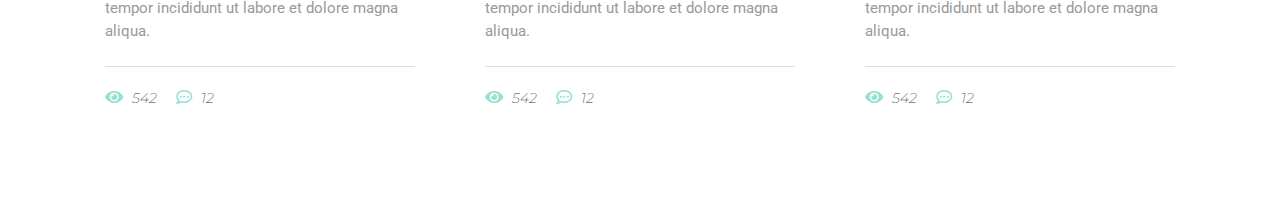
==== commit d1f09a05: "complete blog section without responsive" ====
--- a/index.html
+++ b/index.html
@@ -770,6 +770,222 @@
                 </section>
                 <!-- ================== END CLIENT FEADBACK SECTION  ================= -->
 
+                <!-- ================== START HAPPY CLIENT SECTION   ================= -->
+                <section class="happy-client-section section-padding clearfix">
+                    <div class="container">
+                        <!-- section title -->
+                        <div class="row">
+                            <div class="col-md-12">
+                                <div class="section-title text-center">
+                                    <h4>Happy Clients</h4>
+                                    <h2>What people say</h2>
+                                </div>
+                            </div>
+                        </div>
+                        <!-- happy cliet area -->
+                        <div class="row happy-client-area pt-90">
+                            <!-- single happy client -->
+                            <div class="col-xl-6">
+                                <div class="single-happy-client">
+                                    <div class="row">
+                                        <div class="col-xl-3">
+                                            <div class="client-img">
+                                                <img  src="assets/images/happy-client/client-1.png" alt="">
+                                            </div>
+                                        </div>
+                                        <div class="col-xl-9">
+                                            <div class="happy-client-content">
+                                                <h6>Matthew Dix</h6>
+                                                <p class="sub-heading">Graphic Design</p>
+
+                                               <div class="pera">
+                                                <p>Lorem ipsum dolor sit amet, consectetur adipiscing elit, sed do eiusmod tempor incididunt ut labore et dolore magna aliqua. Ut enim ad minim.</p>
+                                               </div>
+                                            </div>
+                                        </div>
+                                    </div>
+                                </div>
+                            </div>
+                            <!-- single happy client -->
+                            <div class="col-xl-6">
+                                <div class="single-happy-client">
+                                    <div class="row">
+                                        <div class="col-xl-3">
+                                            <div class="client-img">
+                                                <img  src="assets/images/happy-client/client-2.png" alt="">
+                                            </div>
+                                        </div>
+                                        <div class="col-xl-9">
+                                            <div class="happy-client-content">
+                                                <h6>Matthew Dix</h6>
+                                                <p class="sub-heading">Graphic Design</p>
+
+                                               <div class="pera">
+                                                <p>Lorem ipsum dolor sit amet, consectetur adipiscing elit, sed do eiusmod tempor incididunt ut labore et dolore magna aliqua. Ut enim ad minim.</p>
+                                               </div>
+                                            </div>
+                                        </div>
+                                    </div>
+                                </div>
+                            </div>
+                            <!-- single happy client -->
+                            <div class="col-xl-6 mt-75">
+                                <div class="single-happy-client">
+                                    <div class="row">
+                                        <div class="col-xl-3">
+                                            <div class="client-img">
+                                                <img  src="assets/images/happy-client/client-3.png" alt="">
+                                            </div>
+                                        </div>
+                                        <div class="col-xl-9">
+                                            <div class="happy-client-content">
+                                                <h6>Matthew Dix</h6>
+                                                <p class="sub-heading">Graphic Design</p>
+
+                                               <div class="pera">
+                                                <p>Lorem ipsum dolor sit amet, consectetur adipiscing elit, sed do eiusmod tempor incididunt ut labore et dolore magna aliqua. Ut enim ad minim.</p>
+                                               </div>
+                                            </div>
+                                        </div>
+                                    </div>
+                                </div>
+                            </div>
+                            <!-- single happy client -->
+                            <div class="col-xl-6 mt-75">
+                                <div class="single-happy-client">
+                                    <div class="row">
+                                        <div class="col-xl-3">
+                                            <div class="client-img">
+                                                <img  src="assets/images/happy-client/client-4.png" alt="">
+                                            </div>
+                                        </div>
+                                        <div class="col-xl-9">
+                                            <div class="happy-client-content">
+                                                <h6>Matthew Dix</h6>
+                                                <p class="sub-heading">Graphic Design</p>
+
+                                               <div class="pera">
+                                                <p>Lorem ipsum dolor sit amet, consectetur adipiscing elit, sed do eiusmod tempor incididunt ut labore et dolore magna aliqua. Ut enim ad minim.</p>
+                                               </div>
+                                            </div>
+                                        </div>
+                                    </div>
+                                </div>
+                            </div>
+                        </div>
+                    </div>
+                </section>
+                <!-- ================== END HAPPY CLIENT SECTION     ================= -->
+                <section class="blog-section section-padding clearfix">
+                    <div class="container">
+                         <!-- section title -->
+                         <div class="row">
+                            <div class="col-md-12">
+                                <div class="section-title text-center">
+                                    <h4>Our stories</h4>
+                                    <h2>Latest blog</h2>
+                                </div>
+                            </div>
+                        </div>
+                        <!-- blog -->
+                        <div class="row pt-90">
+                            <!-- single blog -->
+                            <div class="col-xl-4">
+                                <div class="sinlge-blog">
+                                    <div class="card">
+                                       <div class="card-inner">
+                                            <div class="card-image">
+                                                <img class="card-img-top w-100" src="assets/images/blog/blog-1.jpg" alt="">
+                                                <div class="blog-date">
+                                                    <h2 class="text-white">15</h2>
+                                                    <p class="text-white">Jan</p>
+                                                </div>
+                                            </div>
+                                            <div class="card-body">
+                                                <h6 class="mb-2">Lorem ipsum dolor sit amet</h6>
+                                                <p class="mb-4">Consectetur adipiscing elit, sed do eiusmod tempor incididunt ut labore et dolore magna aliqua.</p>
+                                                <div class="blog-icon">
+                                                    <ul>
+                                                        <li>
+                                                            <a href="#"> <i class="fas fa-eye"></i> 542</a>
+                                                        </li>
+                                                        <li>
+                                                            <a href="#"> <i class="far fa-comment-dots"></i> 12</a>
+                                                        </li>
+                                                    </ul>
+                                                </div>
+                                            </div>
+                                       </div>
+                                    </div>
+                                </div>
+                            </div>
+                            <!-- single blog -->
+                            <div class="col-xl-4">
+                                <div class="sinlge-blog">
+                                    <div class="card">
+                                       <div class="card-inner">
+                                            <div class="card-image">
+                                                <img class="card-img-top w-100" src="assets/images/blog/blog-2.jpg" alt="">
+                                                <div class="blog-date">
+                                                    <h2 class="text-white">15</h2>
+                                                    <p class="text-white">Jan</p>
+                                                </div>
+                                            </div>
+                                            <div class="card-body">
+                                                <h6 class="mb-2">Lorem ipsum dolor sit amet</h6>
+                                                <p class="mb-4">Consectetur adipiscing elit, sed do eiusmod tempor incididunt ut labore et dolore magna aliqua.</p>
+                                                <div class="blog-icon">
+                                                    <ul>
+                                                        <li>
+                                                            <a href="#"> <i class="fas fa-eye"></i> 542</a>
+                                                        </li>
+                                                        <li>
+                                                            <a href="#"> <i class="far fa-comment-dots"></i> 12</a>
+                                                        </li>
+                                                    </ul>
+                                                </div>
+                                            </div>
+                                       </div>
+                                    </div>
+                                </div>
+                            </div>
+                            <!-- single blog -->
+                            <div class="col-xl-4">
+                                <div class="sinlge-blog">
+                                    <div class="card">
+                                       <div class="card-inner">
+                                            <div class="card-image">
+                                                <img class="card-img-top w-100" src="assets/images/blog/blog-3.jpg" alt="">
+                                                <div class="blog-date">
+                                                    <h2 class="text-white">15</h2>
+                                                    <p class="text-white">Jan</p>
+                                                </div>
+                                            </div>
+                                            <div class="card-body">
+                                                <h6 class="mb-2">Lorem ipsum dolor sit amet</h6>
+                                                <p class="mb-4">Consectetur adipiscing elit, sed do eiusmod tempor incididunt ut labore et dolore magna aliqua.</p>
+                                                <div class="blog-icon">
+                                                    <ul>
+                                                        <li>
+                                                            <a href="#"> <i class="fas fa-eye"></i> 542</a>
+                                                        </li>
+                                                        <li>
+                                                            <a href="#"> <i class="far fa-comment-dots"></i> 12</a>
+                                                        </li>
+                                                    </ul>
+                                                </div>
+                                            </div>
+                                       </div>
+                                    </div>
+                                </div>
+                            </div>
+
+                            
+                        </div>
+                    </div>
+                </section>
+                <!-- ================== END HAPPY CLIENT SECTION     ================= -->
+
 
         <!--===============js files ==========================-->
         <!-- jquery file -->
--- a/assets/css/style.css
+++ b/assets/css/style.css
@@ -643,6 +643,125 @@
 *******************  END OUR WORK SECTION          ***********
 **************************************************************/
 
+/*************************************************************
+*******************  START HAPPY CLIENT  SECTION   ***********
+**************************************************************/
+.happy-client-section{
+	background-image: url('../images/happy-client/happy-client-bg.jpg');
+	background-repeat: no-repeat;
+	background-position: center;
+	background-size: cover;
+	position: relative;
+}
+.happy-client-section::after {
+	position: absolute;
+	content: "";
+	width: 100%;
+	height: 100%;
+	left: 0;
+	top: 0;
+	background: #fffffff7;
+	opacity: .8;
+}
+.happy-client-area{
+	width:100%;
+	position: relative;
+	z-index: 9;
+}
+.happy-client-area .client-img img{
+	width:100%;
+}
+.happy-client-area .happy-client-content{}
+.happy-client-area .happy-client-content h6{
+	font-size:14px;
+	color:#333333;
+}
+.happy-client-area .happy-client-content .sub-heading{
+	font-style: italic;
+	margin-top: 6px;
+	font-size: 15px;
+	position: relative;
+	margin-bottom: 20px;
+	padding-bottom: 20px;
+	display: inline-block;
+}
+.happy-client-area .happy-client-content .sub-heading::before {
+	content: "";
+	position: absolute;
+	width: 70px;
+	height: 3px;
+	background-color: #ff9999;
+	left: 50%;
+	transform: translateX(-50%);
+	top: 42px;
+}
+.happy-client-area .happy-client-content .pera p{
+	font-style: normal;
+	line-height: 23px;
+	/* letter-spacing: 1px; */
+	font-size: 15px;
+	padding-right:15px;
+}
+.mt-75{
+	margin-top:75px;
+}
+.sinlge-blog .card {
+	border: 0px !important;
+	border-radius: 0px !important;
+}
+.card-img, .card-img-top {
+	border-top-left-radius:0px !important;
+	border-top-right-radius:0px !important;
+}
+.card-image{
+	position: relative;
+}
+.blog-date {
+	width: 65px;
+	height: 70px;
+	background: #95E1D4;
+	text-align: center;
+	padding: 7px 0 14px 0;
+	position: absolute;
+	bottom: 0;
+	left: -12px;
+}
+
+.blog-date .card-body h2{
+	color:#fff;
+}
+.blog-date .blog-text{
+	color:#fff;
+	margin-bottom:20px !important;
+	
+}
+
+/* blog icon */
+.blog-icon{}
+.blog-icon ul {
+	overflow: hidden;
+	border-top: 1px solid #dddddd;
+	padding-top: 20px;
+}
+.blog-icon ul li {
+	float: left;
+	margin-right: 19px;
+}
+.blog-icon ul li a {
+	font-size: 14px !important;
+	color: #333333 !important;
+	font-weight: 200 !important;
+	font-style:italic;
+}
+.blog-icon ul li i {
+	color: #95E1D4;
+	font-size: 16px;
+	margin-right: 5px;
+}
+/*************************************************************
+*******************  END HAPPY CLIENT  SECTION     ***********
+**************************************************************/
+
 
 
 /*************************************************************
